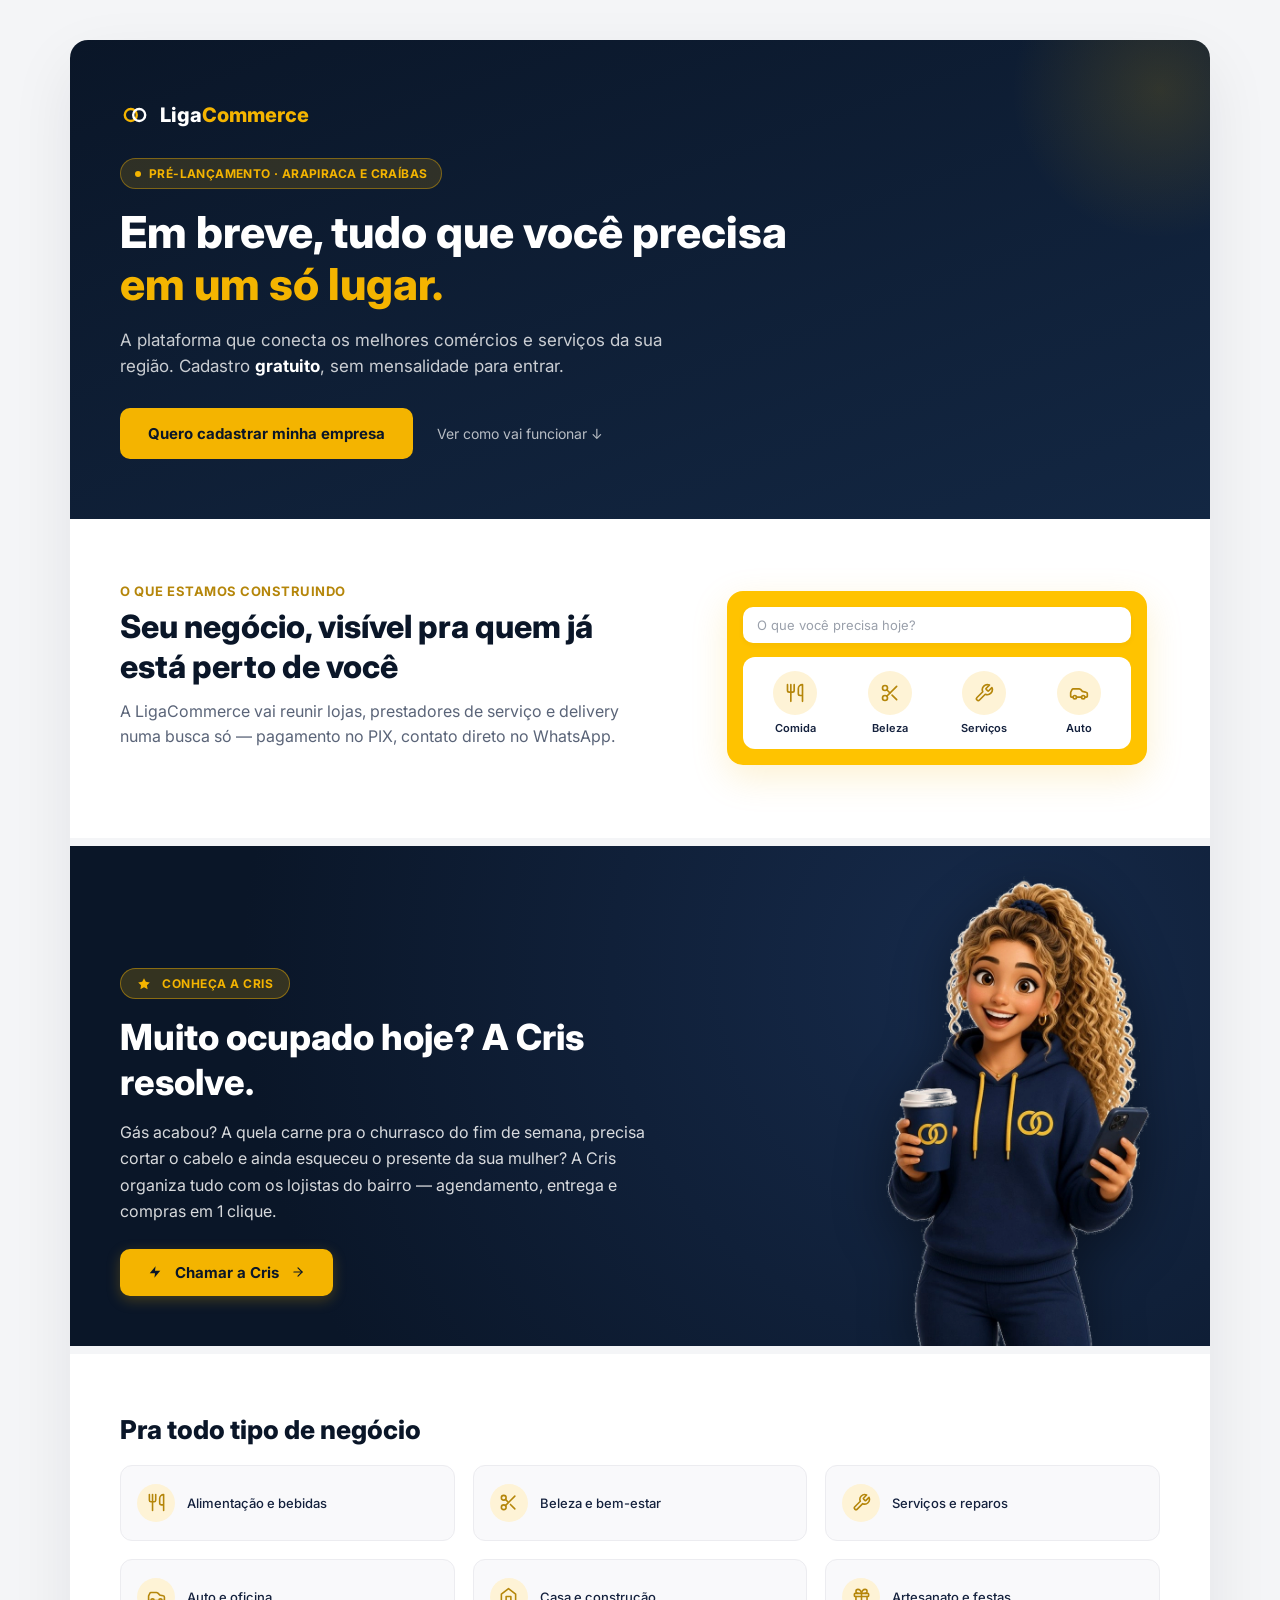
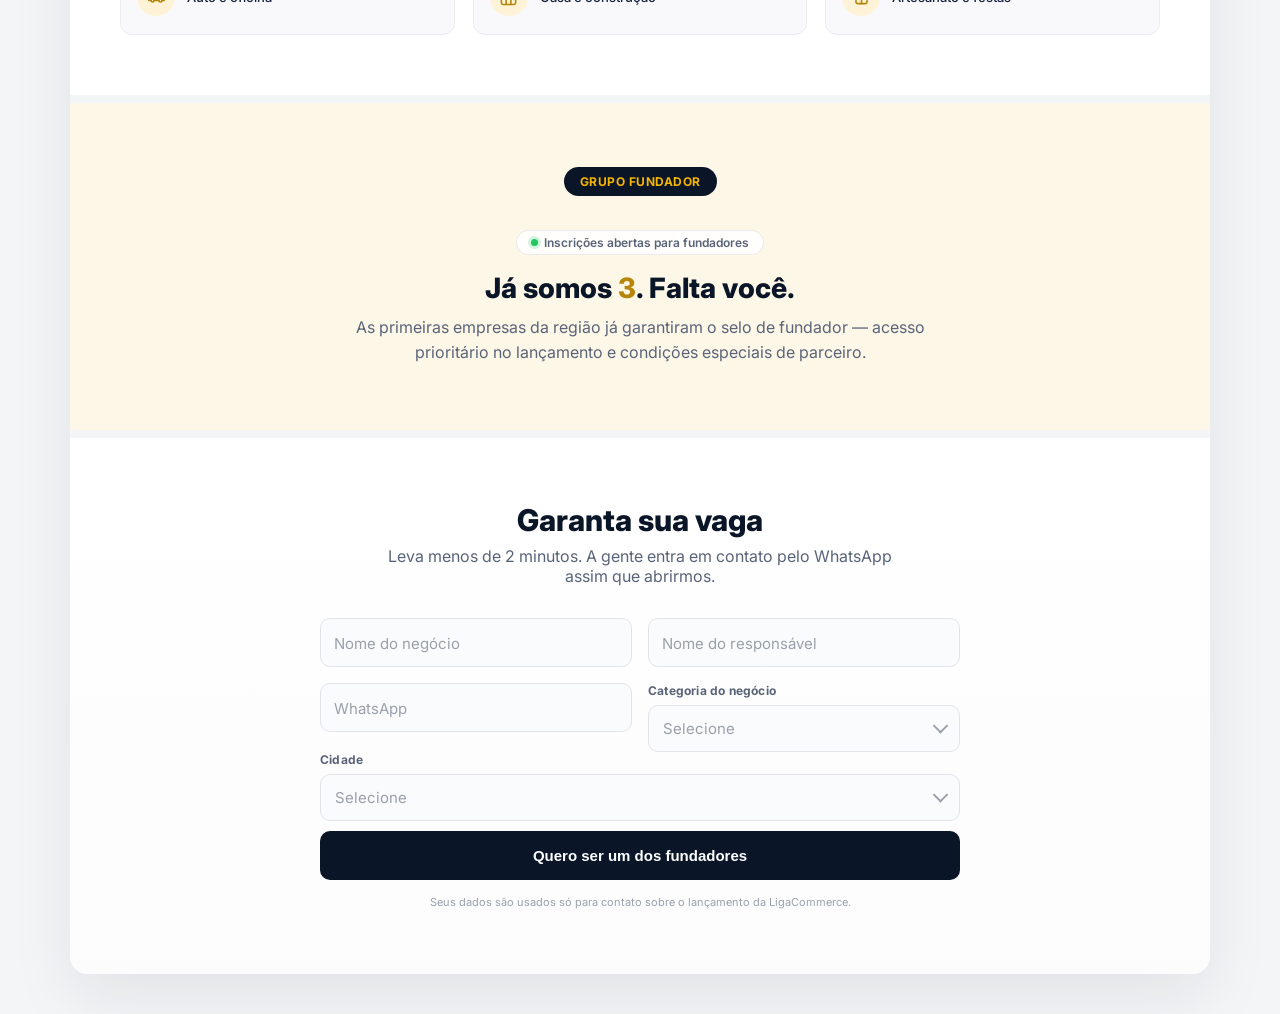
==== ligaCommerce.html @ ff7303ed "fix: unificar cadastro #3 para Cleiton Eduardo - Pintura Automotiva e protecao de unicidade de whats" ====
<!DOCTYPE html>
<html lang="pt-BR">
<head>
<meta charset="UTF-8">
<meta name="viewport" content="width=device-width, initial-scale=1.0">
<title>LigaCommerce — Pré-lançamento</title>
  <link rel="stylesheet" href="ligaCommerce.css">
</head>
<body>

<div class="wrap">

  <div class="hero">
    <div class="logo-row">
      <svg class="logo-icon" viewBox="0 0 100 100" fill="none">
        <circle cx="36" cy="50" r="20" stroke="#f4b400" stroke-width="8"/>
        <circle cx="64" cy="50" r="20" stroke="#ffffff" stroke-width="8"/>
      </svg>
      <div class="logo-text">Liga<span>Commerce</span></div>
    </div>

    <div class="badge"><span class="dot"></span>PRÉ-LANÇAMENTO · ARAPIRACA E CRAÍBAS</div>

    <h1>Em breve, tudo que você precisa <span class="hl">em um só lugar.</span></h1>

    <p>A plataforma que conecta os melhores comércios e serviços da sua região. Cadastro <strong>gratuito</strong>, sem mensalidade para entrar.</p>

    <div class="hero-cta-row">
      <a href="#form" class="cta-btn">Quero cadastrar minha empresa</a>
      <a href="#preview" class="cta-secondary-link">Ver como vai funcionar ↓</a>
    </div>
  </div>

  <div class="preview" id="preview">
    <div class="preview-grid">
      <div class="preview-info">
        <div class="eyebrow">O que estamos construindo</div>
        <h2>Seu negócio, visível pra quem já está perto de você</h2>
        <p class="sub">A LigaCommerce vai reunir lojas, prestadores de serviço e delivery numa busca só — pagamento no PIX, contato direto no WhatsApp.</p>
      </div>

    <div class="app-mock">
      <div class="top-bar">
        <div class="search">O que você precisa hoje?</div>
      </div>
      <div class="cat-grid">
        <div class="cat-item"><div class="ic"><svg viewBox="0 0 24 24" fill="none" stroke="currentColor" stroke-width="2" stroke-linecap="round" stroke-linejoin="round"><path d="M3 2v7c0 1.1.9 2 2 2h4a2 2 0 0 0 2-2V2"/><path d="M7 2v20"/><path d="M21 15V2a5 5 0 0 0-5 5v6c0 1.1.9 2 2 2h3Zm0 0v7"/></svg></div><div class="lb">Comida</div></div>
        <div class="cat-item"><div class="ic"><svg viewBox="0 0 24 24" fill="none" stroke="currentColor" stroke-width="2" stroke-linecap="round" stroke-linejoin="round"><circle cx="6" cy="6" r="3"/><circle cx="6" cy="18" r="3"/><line x1="20" x2="8.12" y1="4" y2="15.88"/><line x1="14.47" x2="20" y1="14.48" y2="20"/><line x1="8.12" x2="12" y1="8.12" y2="12"/></svg></div><div class="lb">Beleza</div></div>
        <div class="cat-item"><div class="ic"><svg viewBox="0 0 24 24" fill="none" stroke="currentColor" stroke-width="2" stroke-linecap="round" stroke-linejoin="round"><path d="M14.7 6.3a1 1 0 0 0 0 1.4l1.6 1.6a1 1 0 0 0 1.4 0l3.77-3.77a6 6 0 0 1-7.94 7.94l-6.91 6.91a2.12 2.12 0 0 1-3-3l6.91-6.91a6 6 0 0 1 7.94-7.94l-3.76 3.76z"/></svg></div><div class="lb">Serviços</div></div>
        <div class="cat-item"><div class="ic"><svg viewBox="0 0 24 24" fill="none" stroke="currentColor" stroke-width="2" stroke-linecap="round" stroke-linejoin="round"><path d="M19 17h2c.6 0 1-.4 1-1v-3c0-.9-.7-1.7-1.5-1.9C18.7 10.6 16 10 16 10s-1.3-1.4-2.2-2.3c-.5-.4-1.1-.7-1.8-.7H5c-.6 0-1.1.4-1.4.9l-1.4 2.9A3.7 3.7 0 0 0 2 12v4c0 .6.4 1 1 1h2"/><circle cx="7" cy="17" r="2"/><path d="M9 17h6"/><circle cx="17" cy="17" r="2"/></svg></div><div class="lb">Auto</div></div>
      </div>
    </div>
  </div>
</div>

  <div class="cris-section">
    <div class="cris-container">
      <div class="cris-content">
        <div class="cris-badge"><svg class="icon-sm" viewBox="0 0 24 24" fill="currentColor" stroke="none"><polygon points="12 2 15.09 8.26 22 9.27 17 14.14 18.18 21.02 12 17.77 5.82 21.02 7 14.14 2 9.27 8.91 8.26 12 2"/></svg>CONHEÇA A CRIS</div>
        <h2>Muito ocupado hoje? A Cris resolve.</h2>
        <p>Gás acabou? A quela carne pra o churrasco do fim de semana, precisa cortar o cabelo e ainda esqueceu o presente da sua mulher? A Cris organiza tudo com os lojistas do bairro — agendamento, entrega e compras em 1 clique.</p>
        <a href="#form" class="cris-cta"><svg class="icon-sm" viewBox="0 0 24 24" fill="currentColor" stroke="none"><polygon points="13 2 3 14 12 14 11 22 21 10 12 10 13 2"/></svg>Chamar a Cris <svg class="icon-arrow" viewBox="0 0 24 24" fill="none" stroke="currentColor" stroke-width="2" stroke-linecap="round" stroke-linejoin="round"><path d="M5 12h14"/><path d="m12 5 7 7-7 7"/></svg></a>
      </div>
      <div class="cris-visual">
        <img class="cris-img" src="cris.webp" alt="Cris - Assistente de Inteligência Artificial do LigaCommerce" width="620" height="1028" loading="lazy">
      </div>
    </div>
  </div>

  <div class="categories">
    <h2>Pra todo tipo de negócio</h2>
    <div class="cat-list-grid">
      <div class="cat-card"><div class="ic"><svg viewBox="0 0 24 24" fill="none" stroke="currentColor" stroke-width="2" stroke-linecap="round" stroke-linejoin="round"><path d="M3 2v7c0 1.1.9 2 2 2h4a2 2 0 0 0 2-2V2"/><path d="M7 2v20"/><path d="M21 15V2a5 5 0 0 0-5 5v6c0 1.1.9 2 2 2h3Zm0 0v7"/></svg></div><div class="tx">Alimentação e bebidas</div></div>
      <div class="cat-card"><div class="ic"><svg viewBox="0 0 24 24" fill="none" stroke="currentColor" stroke-width="2" stroke-linecap="round" stroke-linejoin="round"><circle cx="6" cy="6" r="3"/><circle cx="6" cy="18" r="3"/><line x1="20" x2="8.12" y1="4" y2="15.88"/><line x1="14.47" x2="20" y1="14.48" y2="20"/><line x1="8.12" x2="12" y1="8.12" y2="12"/></svg></div><div class="tx">Beleza e bem-estar</div></div>
      <div class="cat-card"><div class="ic"><svg viewBox="0 0 24 24" fill="none" stroke="currentColor" stroke-width="2" stroke-linecap="round" stroke-linejoin="round"><path d="M14.7 6.3a1 1 0 0 0 0 1.4l1.6 1.6a1 1 0 0 0 1.4 0l3.77-3.77a6 6 0 0 1-7.94 7.94l-6.91 6.91a2.12 2.12 0 0 1-3-3l6.91-6.91a6 6 0 0 1 7.94-7.94l-3.76 3.76z"/></svg></div><div class="tx">Serviços e reparos</div></div>
      <div class="cat-card"><div class="ic"><svg viewBox="0 0 24 24" fill="none" stroke="currentColor" stroke-width="2" stroke-linecap="round" stroke-linejoin="round"><path d="M19 17h2c.6 0 1-.4 1-1v-3c0-.9-.7-1.7-1.5-1.9C18.7 10.6 16 10 16 10s-1.3-1.4-2.2-2.3c-.5-.4-1.1-.7-1.8-.7H5c-.6 0-1.1.4-1.4.9l-1.4 2.9A3.7 3.7 0 0 0 2 12v4c0 .6.4 1 1 1h2"/><circle cx="7" cy="17" r="2"/><path d="M9 17h6"/><circle cx="17" cy="17" r="2"/></svg></div><div class="tx">Auto e oficina</div></div>
      <div class="cat-card"><div class="ic"><svg viewBox="0 0 24 24" fill="none" stroke="currentColor" stroke-width="2" stroke-linecap="round" stroke-linejoin="round"><path d="m3 9 9-7 9 7v11a2 2 0 0 1-2 2H5a2 2 0 0 1-2-2z"/><polyline points="9 22 9 12 15 12 15 22"/></svg></div><div class="tx">Casa e construção</div></div>
      <div class="cat-card"><div class="ic"><svg viewBox="0 0 24 24" fill="none" stroke="currentColor" stroke-width="2" stroke-linecap="round" stroke-linejoin="round"><rect x="3" y="8" width="18" height="4" rx="1"/><path d="M12 8v13"/><path d="M19 12v7a2 2 0 0 1-2 2H7a2 2 0 0 1-2-2v-7"/><path d="M7.5 8a2.5 2.5 0 0 1 0-5C11 3 12 8 12 8"/><path d="M16.5 8a2.5 2.5 0 0 0 0-5C13 3 12 8 12 8"/></svg></div><div class="tx">Artesanato e festas</div></div>
    </div>
  </div>

  <div class="founders">
    <div class="badge2">GRUPO FUNDADOR</div>

    <div class="founder-avatars-wrap" id="founder-avatars-wrap">
      <div class="founder-avatars-stack" id="founder-avatars-stack">
        <!-- Avatares dinâmicos gerados via JS -->
      </div>
      <div class="founder-avatars-caption" id="founder-avatars-caption">
        <span class="live-dot"></span> Inscrições abertas para fundadores
      </div>
    </div>

    <h2 id="founder-title">Já somos <span class="count" id="founder-count">3</span>. Falta você.</h2>
    <p id="founder-desc">As primeiras empresas da região já garantiram o selo de fundador — acesso prioritário no lançamento e condições especiais de parceiro.</p>
  </div>

  <div id="form-wrap">
    <div class="form-section" id="form">
      <h2>Garanta sua vaga</h2>
      <p class="sub">Leva menos de 2 minutos. A gente entra em contato pelo WhatsApp assim que abrirmos.</p>

      <div class="form-alert" id="form-alert">Não conseguimos enviar agora. Tenta de novo em instantes.</div>

      <form id="preform" novalidate>
        <div class="form-fields-grid">
          <div class="field" id="f-nome">
            <input type="text" id="nome" placeholder=" ">
            <label for="nome">Nome do negócio</label>
            <div class="error-msg">Digite o nome do seu negócio.</div>
          </div>

          <div class="field" id="f-resp">
            <input type="text" id="resp" placeholder=" ">
            <label for="resp">Nome do responsável</label>
            <div class="error-msg">Digite seu nome.</div>
          </div>

          <div class="field" id="f-whats">
            <input type="tel" id="whats" placeholder=" " inputmode="numeric" maxlength="16">
            <label for="whats">WhatsApp</label>
            <div class="error-msg">Digite um número de WhatsApp válido.</div>
          </div>

          <div class="field-select" id="f-cat">
            <label for="cat">Categoria do negócio</label>
            <div class="select-wrap">
              <select id="cat" required>
                <option value="" disabled selected>Selecione</option>
                <option>Alimentação e bebidas</option>
                <option>Beleza e bem-estar</option>
                <option>Serviços e reparos</option>
                <option>Auto e oficina</option>
                <option>Casa e construção</option>
                <option>Artesanato e festas</option>
                <option>Outro</option>
              </select>
            </div>
            <div class="error-msg">Selecione uma categoria.</div>
          </div>

          <div class="field-select" id="f-cidade">
            <label for="cidade">Cidade</label>
            <div class="select-wrap">
              <select id="cidade" required>
                <option value="" disabled selected>Selecione</option>
                <option>Arapiraca</option>
                <option>Craíbas</option>
              </select>
            </div>
            <div class="error-msg">Selecione sua cidade.</div>
          </div>
        </div>

        <button type="submit" class="submit-btn" id="submit-btn">
          <span class="spinner"></span>
          <span class="btn-label">Quero ser um dos fundadores</span>
        </button>
      </form>

      <p class="privacy-note">Seus dados são usados só para contato sobre o lançamento da LigaCommerce.</p>
    </div>
  </div>

  <div class="confirm" id="confirm">
    <div class="confirm-card">
      <div class="confirm-badge">🎉 CADASTRO CONFIRMADO</div>
      <h2>Parabéns, <span id="confirm-resp-name"></span>!</h2>
      <p class="confirm-sub">Sua vaga no <strong>Grupo Fundador</strong> da LigaCommerce está garantida com sucesso.</p>

      <div class="founder-card-vip">
        <div class="vip-top">
          <div class="vip-seal">
            <svg viewBox="0 0 24 24" fill="none" stroke="currentColor" stroke-width="2"><circle cx="12" cy="8" r="6"/><path d="M15.477 12.89 17 22l-5-3-5 3 1.523-9.11"/></svg>
            <span>MEMBRO FUNDADOR</span>
          </div>
          <div class="vip-num" id="confirm-num">#01</div>
        </div>
        <div class="vip-body">
          <div class="vip-business" id="confirm-business-name">Nome do Negócio</div>
          <div class="vip-meta">
            <span id="confirm-cat">Categoria</span> · <span id="confirm-city">Cidade</span>
          </div>
        </div>
        <div class="vip-footer">
          <div class="vip-tag">⭐ Selo de Fundador Ativo</div>
          <div class="vip-tag">🚀 Acesso Prioritário</div>
        </div>
      </div>

      <div class="confirm-info">
        <div class="info-step">
          <div class="step-ic">
            <svg viewBox="0 0 24 24" fill="none" stroke="currentColor" stroke-width="2" stroke-linecap="round" stroke-linejoin="round"><path d="M22 16.92v3a2 2 0 0 1-2.18 2 19.79 19.79 0 0 1-8.63-3.07 19.5 19.5 0 0 1-6-6 19.79 19.79 0 0 1-3.07-8.67A2 2 0 0 1 4.11 2h3a2 2 0 0 1 2 1.72 12.84 12.84 0 0 0 .7 2.81 2 2 0 0 1-.45 2.11L8.09 9.91a16 16 0 0 0 6 6l1.27-1.27a2 2 0 0 1 2.11-.45 12.84 12.84 0 0 0 2.81.7A2 2 0 0 1 22 16.92z"/></svg>
          </div>
          <div class="step-tx">
            <strong>O que acontece agora?</strong>
            <p>Nossa equipe entrará em contato pelo seu WhatsApp (<span id="confirm-whats"></span>) para liberar o seu acesso antecipado antes do lançamento oficial.</p>
          </div>
        </div>
      </div>

      <div class="confirm-actions">
        <a id="btn-share-whats" href="#" target="_blank" class="btn-share-whats">
          <svg viewBox="0 0 24 24" fill="currentColor"><path d="M12.031 6.172c-3.181 0-5.767 2.586-5.768 5.766-.001 1.298.38 2.27 1.019 3.287l-.582 2.128 2.182-.573c.978.58 1.911.928 3.145.929 3.178 0 5.767-2.587 5.768-5.766.001-3.187-2.575-5.77-5.764-5.771zm3.392 8.244c-.144.405-.837.774-1.17.824-.299.045-.677.063-1.092-.069-.252-.08-.575-.187-.988-.365-1.739-.751-2.874-2.502-2.961-2.617-.087-.116-.708-.94-.708-1.793s.448-1.273.607-1.446c.159-.173.346-.217.462-.217l.332.006c.106.005.249-.04.39.298.144.347.491 1.2.534 1.287.043.087.072.188.014.304-.058.116-.087.188-.173.289l-.26.304c-.087.086-.177.18-.076.354.101.174.449.741.964 1.201.662.591 1.221.774 1.394.86.173.086.275.072.376-.044.101-.116.433-.506.549-.68.116-.173.231-.145.39-.086s1.011.477 1.184.564.289.13.332.202c.045.072.045.419-.099.824z"/></svg>
          Convidar outro lojista parceiro
        </a>
      </div>
    </div>
  </div>

</div>
<!-- SCRIPT DE CONEXÃO E ENVIO NATIVO -->
<script src="ligaCommerce.js?v=2.5"></script>
</body>
</html>
---- ligaCommerce.css ----
@import url('https://fonts.googleapis.com/css2?family=Inter:wght@400;500;600;700;800&display=swap');

* {
  box-sizing: border-box;
  margin: 0;
  padding: 0;
}

body {
  font-family: 'Inter', sans-serif;
  background: #f4f5f7;
  color: #14213d;
}

html {
  scroll-behavior: smooth;
}

.wrap {
  width: 100%;
  max-width: 480px;
  margin: 0 auto;
  background: #fff;
  min-height: 100vh;
  transition: max-width 0.25s ease, margin 0.25s ease;
}

@media (min-width: 768px) {
  .wrap {
    max-width: 740px;
    margin: 28px auto;
    border-radius: 18px;
    box-shadow: 0 24px 64px rgba(10, 22, 40, 0.08);
    overflow: hidden;
  }
}

@media (min-width: 1024px) {
  .wrap {
    max-width: 1140px;
    margin: 40px auto;
  }
}

/* ---------- HERO ---------- */
.hero {
  background: linear-gradient(160deg, #0a1628 0%, #132743 100%);
  color: #fff;
  padding: clamp(32px, 5vw, 60px) clamp(20px, 5vw, 50px);
  position: relative;
  overflow: hidden;
}

.hero::before {
  content: '';
  position: absolute;
  top: -100px;
  right: -100px;
  width: 300px;
  height: 300px;
  background: radial-gradient(circle, rgba(244, 180, 0, 0.15) 0%, transparent 70%);
  border-radius: 50%;
}

.logo-row {
  display: flex;
  align-items: center;
  gap: 10px;
  margin-bottom: 28px;
  position: relative;
  z-index: 1;
}

.logo-icon {
  width: 30px;
  height: 30px;
  flex-shrink: 0;
}

.logo-text {
  font-size: 20px;
  font-weight: 800;
}

.logo-text span {
  color: #f4b400;
}

.badge {
  display: inline-flex;
  align-items: center;
  gap: 8px;
  background: rgba(244, 180, 0, 0.15);
  border: 1px solid rgba(244, 180, 0, 0.4);
  color: #f4b400;
  font-size: 12px;
  font-weight: 700;
  letter-spacing: 0.4px;
  padding: 7px 14px;
  border-radius: 100px;
  margin-bottom: 18px;
  position: relative;
  z-index: 1;
}

.badge .dot {
  width: 6px;
  height: 6px;
  background: #f4b400;
  border-radius: 50%;
}

.hero h1 {
  font-size: clamp(28px, 4vw, 44px);
  font-weight: 800;
  line-height: 1.18;
  margin-bottom: 16px;
  position: relative;
  z-index: 1;
  max-width: 680px;
}

.hero h1 .hl {
  color: #f4b400;
}

.hero p {
  font-size: clamp(15px, 1.8vw, 17px);
  color: rgba(255, 255, 255, 0.78);
  line-height: 1.55;
  margin-bottom: 28px;
  position: relative;
  z-index: 1;
  max-width: 580px;
}

.hero p strong {
  color: #fff;
}

.hero-cta-row {
  display: flex;
  flex-direction: column;
  gap: 12px;
  position: relative;
  z-index: 1;
}

.cta-btn {
  display: inline-flex;
  align-items: center;
  justify-content: center;
  width: 100%;
  background: #f4b400;
  color: #0a1628;
  font-weight: 700;
  font-size: 15px;
  padding: 16px 28px;
  border-radius: 10px;
  text-align: center;
  text-decoration: none;
  border: none;
  cursor: pointer;
  position: relative;
  z-index: 1;
  transition: background 0.15s ease, transform 0.15s ease, box-shadow 0.15s ease;
}

.cta-btn:hover {
  background: #ffc21a;
  transform: translateY(-1px);
  box-shadow: 0 8px 24px rgba(244, 180, 0, 0.25);
}

.cta-secondary-link {
  display: inline-flex;
  align-items: center;
  justify-content: center;
  text-align: center;
  font-size: 14px;
  color: rgba(255, 255, 255, 0.7);
  text-decoration: none;
  position: relative;
  z-index: 1;
  padding: 8px;
  transition: color 0.15s ease;
}

.cta-secondary-link:hover {
  color: #fff;
}

@media (min-width: 768px) {
  .hero-cta-row {
    flex-direction: row;
    align-items: center;
    gap: 16px;
  }

  .cta-btn {
    width: auto;
  }
}

/* ---------- APP PREVIEW ---------- */
/* ---------- APP PREVIEW ---------- */
.preview {
  padding: clamp(32px, 5vw, 64px) clamp(20px, 5vw, 50px);
  border-bottom: 8px solid #f4f5f7;
}

.preview .eyebrow {
  font-size: 13px;
  font-weight: 700;
  color: #b5860a;
  letter-spacing: 0.5px;
  text-transform: uppercase;
  margin-bottom: 8px;
}

.preview h2 {
  font-size: clamp(22px, 3vw, 32px);
  font-weight: 800;
  margin-bottom: 12px;
  line-height: 1.25;
  color: #0a1628;
}

.preview .sub {
  font-size: clamp(14px, 1.6vw, 16px);
  color: #5a6478;
  line-height: 1.6;
  margin-bottom: 24px;
}

.preview-grid {
  display: flex;
  flex-direction: column;
  gap: 24px;
}

.app-mock {
  background: #ffc300;
  border-radius: 16px;
  padding: 16px;
  box-shadow: 0 12px 36px rgba(244, 180, 0, 0.18);
  width: 100%;
}

.app-mock .top-bar {
  display: flex;
  align-items: center;
  gap: 8px;
  margin-bottom: 14px;
}

.app-mock .search {
  flex: 1;
  background: #fff;
  border-radius: 10px;
  padding: 10px 14px;
  font-size: 13px;
  color: #9aa0ab;
  box-shadow: 0 2px 6px rgba(0, 0, 0, 0.04);
}

.cat-grid {
  display: grid;
  grid-template-columns: repeat(4, 1fr);
  gap: 10px;
  background: #fff;
  border-radius: 12px;
  padding: 14px 10px;
}

.cat-item {
  text-align: center;
  transition: transform 0.15s ease;
}

.cat-item:hover {
  transform: translateY(-2px);
}

.cat-item .ic {
  width: 44px;
  height: 44px;
  border-radius: 50%;
  background: #fef3d6;
  display: flex;
  align-items: center;
  justify-content: center;
  color: #b5860a;
  margin: 0 auto 6px;
}

.cat-item .ic svg {
  width: 20px;
  height: 20px;
}

.cat-item .lb {
  font-size: 11px;
  color: #14213d;
  font-weight: 600;
}

@media (min-width: 860px) {
  .preview-grid {
    display: grid;
    grid-template-columns: 1.1fr 0.9fr;
    align-items: center;
    gap: 48px;
  }

  .preview-info {
    padding-right: 16px;
  }

  .app-mock {
    max-width: 420px;
    margin: 0 auto;
  }
}

/* ---------- CRIS SECTION ---------- */
.cris-section {
  position: relative;
  overflow: hidden;
  border-bottom: 8px solid #f4f5f7;
  color: #fff;
  background: radial-gradient(circle at 80% 25%, #162a4a 0%, #0a1628 75%);
}

.cris-container {
  display: flex;
  flex-direction: column-reverse;
  align-items: center;
  padding: 40px clamp(20px, 5vw, 40px) 0;
  gap: 20px;
}

.cris-visual {
  display: flex;
  justify-content: center;
  align-items: flex-end;
  width: 100%;
}

.cris-img {
  display: block;
  max-width: 100%;
  width: auto;
  height: auto;
  max-height: clamp(300px, 68vw, 420px);
  object-fit: contain;
  filter: drop-shadow(0 14px 28px rgba(0, 0, 0, 0.45));
  transition: transform 0.3s ease;
}

.cris-img:hover {
  transform: translateY(-4px) scale(1.01);
}

.cris-content {
  position: relative;
  z-index: 1;
  padding: 10px 0 30px;
  text-align: center;
}

.cris-badge {
  display: inline-flex;
  align-items: center;
  gap: 6px;
  background: rgba(244, 180, 0, 0.18);
  border: 1px solid rgba(244, 180, 0, 0.45);
  color: #f4b400;
  font-size: 12px;
  font-weight: 700;
  letter-spacing: 0.5px;
  padding: 7px 16px;
  border-radius: 100px;
  margin-bottom: 16px;
}

.cris-section h2 {
  font-size: clamp(22px, 3.2vw, 36px);
  font-weight: 800;
  margin-bottom: 14px;
  line-height: 1.25;
  color: #ffffff;
}

.cris-section p {
  font-size: clamp(14px, 1.6vw, 16px);
  color: rgba(255, 255, 255, 0.84);
  line-height: 1.65;
  margin-bottom: 24px;
  max-width: 540px;
  margin-left: auto;
  margin-right: auto;
}

.cris-cta {
  display: inline-flex;
  align-items: center;
  gap: 8px;
  background: #f4b400;
  color: #0a1628;
  font-weight: 700;
  font-size: 15px;
  padding: 14px 28px;
  border-radius: 10px;
  text-decoration: none;
  box-shadow: 0 4px 14px rgba(244, 180, 0, 0.25);
  transition: background 0.15s ease, transform 0.15s ease, box-shadow 0.15s ease;
}

.cris-cta:hover {
  background: #ffc21a;
  transform: translateY(-2px);
  box-shadow: 0 8px 24px rgba(244, 180, 0, 0.35);
}

@media (min-width: 860px) {
  .cris-container {
    display: grid;
    grid-template-columns: minmax(0, 1.15fr) minmax(0, 0.85fr);
    align-items: flex-end;
    gap: 40px;
    padding: 30px clamp(30px, 4vw, 50px) 0;
  }

  .cris-content {
    text-align: left;
    padding: 40px 0 50px;
    max-width: 580px;
  }

  .cris-section p {
    margin-left: 0;
    margin-right: 0;
  }

  .cris-visual {
    justify-content: flex-end;
  }

  .cris-img {
    max-height: 470px;
  }
}

/* ---------- CATEGORIES SECTION ---------- */
.categories {
  padding: clamp(32px, 5vw, 60px) clamp(20px, 5vw, 50px);
  border-bottom: 8px solid #f4f5f7;
}

.categories h2 {
  font-size: clamp(20px, 2.5vw, 26px);
  font-weight: 800;
  margin-bottom: 20px;
  color: #0a1628;
}

.cat-list-grid {
  display: grid;
  grid-template-columns: repeat(2, 1fr);
  gap: 12px;
}

.cat-card {
  display: flex;
  align-items: center;
  gap: 12px;
  background: #f9f9fb;
  border: 1.5px solid #ececf0;
  border-radius: 12px;
  padding: 14px;
  transition: transform 0.15s ease, border-color 0.15s ease, box-shadow 0.15s ease;
}

.cat-card:hover {
  transform: translateY(-2px);
  border-color: #f4b400;
  box-shadow: 0 8px 20px rgba(10, 22, 40, 0.05);
}

.cat-card .ic {
  width: 38px;
  height: 38px;
  border-radius: 50%;
  background: #fef3d6;
  display: flex;
  align-items: center;
  justify-content: center;
  color: #b5860a;
  flex-shrink: 0;
}

.cat-card .ic svg {
  width: 19px;
  height: 19px;
}

@media (min-width: 600px) {
  .cat-list-grid {
    grid-template-columns: repeat(3, 1fr);
    gap: 14px;
  }
}

@media (min-width: 1024px) {
  .cat-list-grid {
    grid-template-columns: repeat(3, 1fr);
    gap: 18px;
  }
  
  .cat-card {
    padding: 18px 16px;
  }
}

.icon-sm {
  width: 14px;
  height: 14px;
  vertical-align: -2px;
  margin-right: 5px;
}

.icon-arrow {
  width: 14px;
  height: 14px;
  vertical-align: -2px;
  margin-left: 4px;
}

.cat-card .tx {
  font-size: 13px;
  font-weight: 500;
}

/* ---------- FOUNDERS & AVATAR STACK ---------- */
.founders {
  padding: clamp(36px, 5vw, 64px) clamp(20px, 5vw, 50px);
  background: #fdf7e8;
  border-bottom: 8px solid #f4f5f7;
  text-align: center;
}

.founders .badge2 {
  display: inline-flex;
  align-items: center;
  gap: 6px;
  background: #0a1628;
  color: #f4b400;
  font-size: 12px;
  font-weight: 700;
  letter-spacing: 0.5px;
  padding: 7px 16px;
  border-radius: 100px;
  margin-bottom: 16px;
}

.founder-avatars-wrap {
  display: flex;
  flex-direction: column;
  align-items: center;
  gap: 10px;
  margin-bottom: 16px;
}

.founder-avatars-stack {
  display: flex;
  align-items: center;
  justify-content: center;
  padding: 4px 8px;
}

.avatar-circle {
  width: 44px;
  height: 44px;
  border-radius: 50%;
  border: 3px solid #fdf7e8;
  display: inline-flex;
  align-items: center;
  justify-content: center;
  font-weight: 800;
  font-size: 13px;
  letter-spacing: 0.5px;
  color: #ffffff;
  margin-left: -12px;
  box-shadow: 0 4px 12px rgba(10, 22, 40, 0.14);
  position: relative;
  transition: transform 0.2s ease, z-index 0.2s ease, box-shadow 0.2s ease;
  cursor: pointer;
  user-select: none;
}

.avatar-circle:first-child {
  margin-left: 0;
}

.avatar-circle:hover {
  transform: translateY(-4px) scale(1.15);
  z-index: 10;
  box-shadow: 0 8px 20px rgba(10, 22, 40, 0.24);
}

.avatar-circle.add-slot {
  background: #ffffff;
  border: 2px dashed #f4b400;
  color: #b5860a;
  font-size: 11px;
  font-weight: 800;
  animation: pulseSlot 2.5s infinite ease-in-out;
}

@keyframes pulseSlot {
  0%, 100% {
    transform: scale(1);
  }
  50% {
    transform: scale(1.06);
    border-color: #ffc21a;
  }
}

.founder-avatars-caption {
  font-size: 12px;
  color: #5a6478;
  font-weight: 600;
  display: inline-flex;
  align-items: center;
  gap: 6px;
  background: rgba(255, 255, 255, 0.85);
  padding: 4px 14px;
  border-radius: 100px;
  border: 1px solid rgba(10, 22, 40, 0.08);
}

.live-dot {
  width: 7px;
  height: 7px;
  background: #22c55e;
  border-radius: 50%;
  box-shadow: 0 0 0 3px rgba(34, 197, 94, 0.2);
  display: inline-block;
  animation: pulseGreen 2s infinite;
}

@keyframes pulseGreen {
  0%, 100% {
    box-shadow: 0 0 0 3px rgba(34, 197, 94, 0.2);
  }
  50% {
    box-shadow: 0 0 0 6px rgba(34, 197, 94, 0.4);
  }
}

.founders h2 {
  font-size: clamp(20px, 2.5vw, 28px);
  font-weight: 800;
  margin-bottom: 10px;
  color: #0a1628;
}

.founders p {
  font-size: clamp(14px, 1.6vw, 16px);
  color: #5a6478;
  line-height: 1.6;
  max-width: 580px;
  margin: 0 auto;
}

.founders .count {
  color: #b5860a;
  font-weight: 800;
}

/* ---------- FORM ---------- */
.form-section {
  padding: clamp(36px, 5vw, 64px) clamp(20px, 5vw, 50px);
  background: linear-gradient(180deg, #fff 0%, #fcfcfd 100%);
}

.form-section h2 {
  font-size: clamp(22px, 3vw, 30px);
  font-weight: 800;
  margin-bottom: 8px;
  color: #0a1628;
  text-align: center;
}

.form-section .sub {
  font-size: clamp(14px, 1.6vw, 16px);
  color: #5a6478;
  margin-bottom: 32px;
  text-align: center;
  max-width: 540px;
  margin-left: auto;
  margin-right: auto;
}

#preform {
  max-width: 640px;
  margin: 0 auto;
}

.form-fields-grid {
  display: flex;
  flex-direction: column;
  gap: 0;
}

@media (min-width: 768px) {
  .form-fields-grid {
    display: grid;
    grid-template-columns: repeat(2, 1fr);
    column-gap: 16px;
  }

  #f-cidade {
    grid-column: span 2;
  }
}

/* text/tel fields with floating label */
.field {
  position: relative;
  margin-bottom: 16px;
}

.field input {
  width: 100%;
  padding: 19px 14px 9px;
  border: 1.5px solid #e2e4ea;
  border-radius: 10px;
  font-size: 15px;
  font-family: inherit;
  color: #14213d;
  background: #fafbfc;
  transition: border-color 0.15s, background 0.15s, box-shadow 0.15s;
}

.field input::placeholder {
  color: transparent;
}

.field label {
  position: absolute;
  left: 14px;
  top: 16px;
  font-size: 15px;
  color: #9aa0ab;
  pointer-events: none;
  transition: top 0.15s ease, font-size 0.15s ease, color 0.15s ease;
  background: transparent;
}

.field input:focus,
.field input:not(:placeholder-shown) {
  background: #fff;
}

.field input:focus + label,
.field input:not(:placeholder-shown) + label {
  top: 7px;
  font-size: 11px;
  font-weight: 700;
  letter-spacing: 0.2px;
  color: #b5860a;
}

.field input:focus {
  outline: none;
  border-color: #f4b400;
  box-shadow: 0 0 0 3px rgba(244, 180, 0, 0.14);
}

/* select fields: static compact label above, custom chevron */
.field-select label {
  position: static;
  display: block;
  font-size: 12px;
  font-weight: 700;
  color: #5a6478;
  margin-bottom: 7px;
  letter-spacing: 0.2px;
}

.field-select .select-wrap {
  position: relative;
}

.field-select select {
  width: 100%;
  appearance: none;
  -webkit-appearance: none;
  padding: 13px 38px 13px 14px;
  border: 1.5px solid #e2e4ea;
  border-radius: 10px;
  font-size: 15px;
  font-family: inherit;
  color: #14213d;
  background: #fafbfc;
  cursor: pointer;
  transition: border-color 0.15s, background 0.15s, box-shadow 0.15s;
}

.field-select select:invalid {
  color: #9aa0ab;
}

.field-select .select-wrap::after {
  content: '';
  position: absolute;
  right: 14px;
  top: 50%;
  width: 9px;
  height: 9px;
  border-right: 2px solid #9aa0ab;
  border-bottom: 2px solid #9aa0ab;
  transform: translateY(-70%) rotate(45deg);
  pointer-events: none;
  transition: border-color 0.15s;
}

.field-select select:focus {
  outline: none;
  border-color: #f4b400;
  background: #fff;
  box-shadow: 0 0 0 3px rgba(244, 180, 0, 0.14);
}

.field-select select:focus ~ .select-wrap::after,
.field-select .select-wrap:focus-within::after {
  border-color: #b5860a;
}

.error-msg {
  color: #c0392b;
  font-size: 12px;
  margin-top: 5px;
  display: none;
  align-items: center;
  gap: 4px;
}

.field.invalid input {
  border-color: #c0392b;
  background: #fdf5f4;
}

.field-select.invalid select {
  border-color: #c0392b;
  background: #fdf5f4;
}

.field.invalid .error-msg,
.field-select.invalid .error-msg {
  display: flex;
}

.form-alert {
  display: none;
  align-items: center;
  gap: 8px;
  background: #fdf5f4;
  border: 1px solid #f2c9c4;
  color: #c0392b;
  font-size: 13px;
  padding: 10px 12px;
  border-radius: 8px;
  margin-bottom: 16px;
}

.form-alert.show {
  display: flex;
}

.submit-btn {
  width: 100%;
  background: #0a1628;
  color: #fff;
  font-weight: 700;
  font-size: 15px;
  padding: 16px;
  border-radius: 10px;
  border: none;
  cursor: pointer;
  margin-top: 10px;
  display: flex;
  align-items: center;
  justify-content: center;
  gap: 9px;
  transition: transform 0.1s, opacity 0.15s;
}

.submit-btn:hover:not(:disabled) {
  background: #132743;
  box-shadow: 0 6px 20px rgba(10, 22, 40, 0.2);
}

.submit-btn:active {
  transform: scale(0.98);
}

.submit-btn:disabled {
  opacity: 0.75;
  cursor: default;
}

.spinner {
  width: 16px;
  height: 16px;
  border: 2px solid rgba(255, 255, 255, 0.35);
  border-top-color: #fff;
  border-radius: 50%;
  display: none;
  animation: spin 0.7s linear infinite;
}

.submit-btn.loading .spinner {
  display: inline-block;
}

.submit-btn.loading .btn-label {
  opacity: 0.85;
}

@keyframes spin {
  to {
    transform: rotate(360deg);
  }
}

.privacy-note {
  font-size: 11px;
  color: #9aa0ab;
  text-align: center;
  margin-top: 14px;
  line-height: 1.5;
}

/* ---------- CONFIRMATION CELEBRATION CARD ---------- */
.confirm {
  display: none;
  padding: 40px clamp(16px, 4vw, 32px);
  animation: fadeInConfirm 0.4s ease forwards;
}

@keyframes fadeInConfirm {
  from {
    opacity: 0;
    transform: translateY(16px);
  }
  to {
    opacity: 1;
    transform: translateY(0);
  }
}

.confirm-card {
  max-width: 580px;
  margin: 0 auto;
  background: #ffffff;
  border-radius: 20px;
  padding: clamp(24px, 5vw, 40px);
  box-shadow: 0 16px 40px rgba(10, 22, 40, 0.08);
  border: 1px solid #eef0f4;
  text-align: center;
}

.confirm-badge {
  display: inline-flex;
  align-items: center;
  gap: 6px;
  background: #fdf6e2;
  border: 1px solid #f4b400;
  color: #b5860a;
  font-size: 12px;
  font-weight: 800;
  letter-spacing: 0.5px;
  padding: 6px 14px;
  border-radius: 100px;
  margin-bottom: 16px;
}

.confirm-card h2 {
  font-size: clamp(22px, 3.5vw, 30px);
  font-weight: 800;
  color: #0a1628;
  margin-bottom: 8px;
  line-height: 1.25;
}

.confirm-sub {
  font-size: clamp(14px, 1.8vw, 16px);
  color: #5a6478;
  margin-bottom: 26px;
  line-height: 1.55;
}

/* VIP FOUNDER CARD */
.founder-card-vip {
  background: linear-gradient(135deg, #0a1628 0%, #162744 60%, #1f365c 100%);
  border: 2px solid #f4b400;
  border-radius: 16px;
  padding: 24px 20px;
  color: #ffffff;
  text-align: left;
  position: relative;
  overflow: hidden;
  box-shadow: 0 12px 30px rgba(10, 22, 40, 0.25);
  margin-bottom: 24px;
}

.founder-card-vip::after {
  content: '';
  position: absolute;
  top: -50%;
  right: -30%;
  width: 200px;
  height: 200px;
  background: radial-gradient(circle, rgba(244, 180, 0, 0.18) 0%, rgba(244, 180, 0, 0) 70%);
  pointer-events: none;
}

.vip-top {
  display: flex;
  justify-content: space-between;
  align-items: center;
  border-bottom: 1px solid rgba(255, 255, 255, 0.12);
  padding-bottom: 12px;
  margin-bottom: 16px;
}

.vip-seal {
  display: flex;
  align-items: center;
  gap: 8px;
  color: #f4b400;
  font-size: 11px;
  font-weight: 800;
  letter-spacing: 0.8px;
}

.vip-seal svg {
  width: 20px;
  height: 20px;
}

.vip-num {
  font-size: 20px;
  font-weight: 900;
  color: #f4b400;
  background: rgba(244, 180, 0, 0.12);
  padding: 4px 12px;
  border-radius: 8px;
  border: 1px solid rgba(244, 180, 0, 0.35);
  letter-spacing: 0.5px;
}

.vip-body {
  margin-bottom: 16px;
}

.vip-business {
  font-size: clamp(18px, 2.5vw, 22px);
  font-weight: 800;
  color: #ffffff;
  margin-bottom: 4px;
}

.vip-meta {
  font-size: 13px;
  color: rgba(255, 255, 255, 0.75);
}

.vip-footer {
  display: flex;
  flex-wrap: wrap;
  gap: 8px;
}

.vip-tag {
  background: rgba(255, 255, 255, 0.08);
  border: 1px solid rgba(255, 255, 255, 0.15);
  color: #f4f5f7;
  font-size: 11px;
  font-weight: 600;
  padding: 4px 10px;
  border-radius: 6px;
}

/* CONFIRM INFO STEP */
.confirm-info {
  background: #f8f9fb;
  border-radius: 12px;
  padding: 16px;
  margin-bottom: 24px;
  border: 1px solid #eef0f4;
  text-align: left;
}

.info-step {
  display: flex;
  align-items: flex-start;
  gap: 12px;
}

.step-ic {
  width: 36px;
  height: 36px;
  border-radius: 10px;
  background: rgba(37, 211, 102, 0.15);
  color: #25d366;
  display: flex;
  align-items: center;
  justify-content: center;
  flex-shrink: 0;
}

.step-ic svg {
  width: 20px;
  height: 20px;
}

.step-tx strong {
  display: block;
  font-size: 14px;
  color: #0a1628;
  margin-bottom: 2px;
}

.step-tx p {
  font-size: 13px;
  color: #5a6478;
  line-height: 1.45;
  margin: 0;
}

/* ACTIONS */
.confirm-actions {
  display: flex;
  flex-direction: column;
  gap: 10px;
}

.btn-share-whats {
  display: inline-flex;
  align-items: center;
  justify-content: center;
  gap: 10px;
  background: #25d366;
  color: #ffffff;
  font-weight: 700;
  font-size: 15px;
  padding: 14px 24px;
  border-radius: 12px;
  text-decoration: none;
  box-shadow: 0 6px 18px rgba(37, 211, 102, 0.28);
  transition: background 0.15s ease, transform 0.15s ease, box-shadow 0.15s ease;
}

.btn-share-whats svg {
  width: 20px;
  height: 20px;
}

.btn-share-whats:hover {
  background: #20ba5a;
  transform: translateY(-2px);
  box-shadow: 0 10px 24px rgba(37, 211, 102, 0.38);
}

/* ---------- EXTRA RESPONSIVENESS (<360px) ---------- */
@media (max-width: 359px) {
  .cat-grid {
    gap: 4px;
    padding: 10px 4px;
  }

  .cat-item .ic {
    width: 36px;
    height: 36px;
  }

  .cat-item .lb {
    font-size: 9.5px;
  }

  .badge {
    font-size: 10.5px;
    padding: 5px 10px;
  }
}
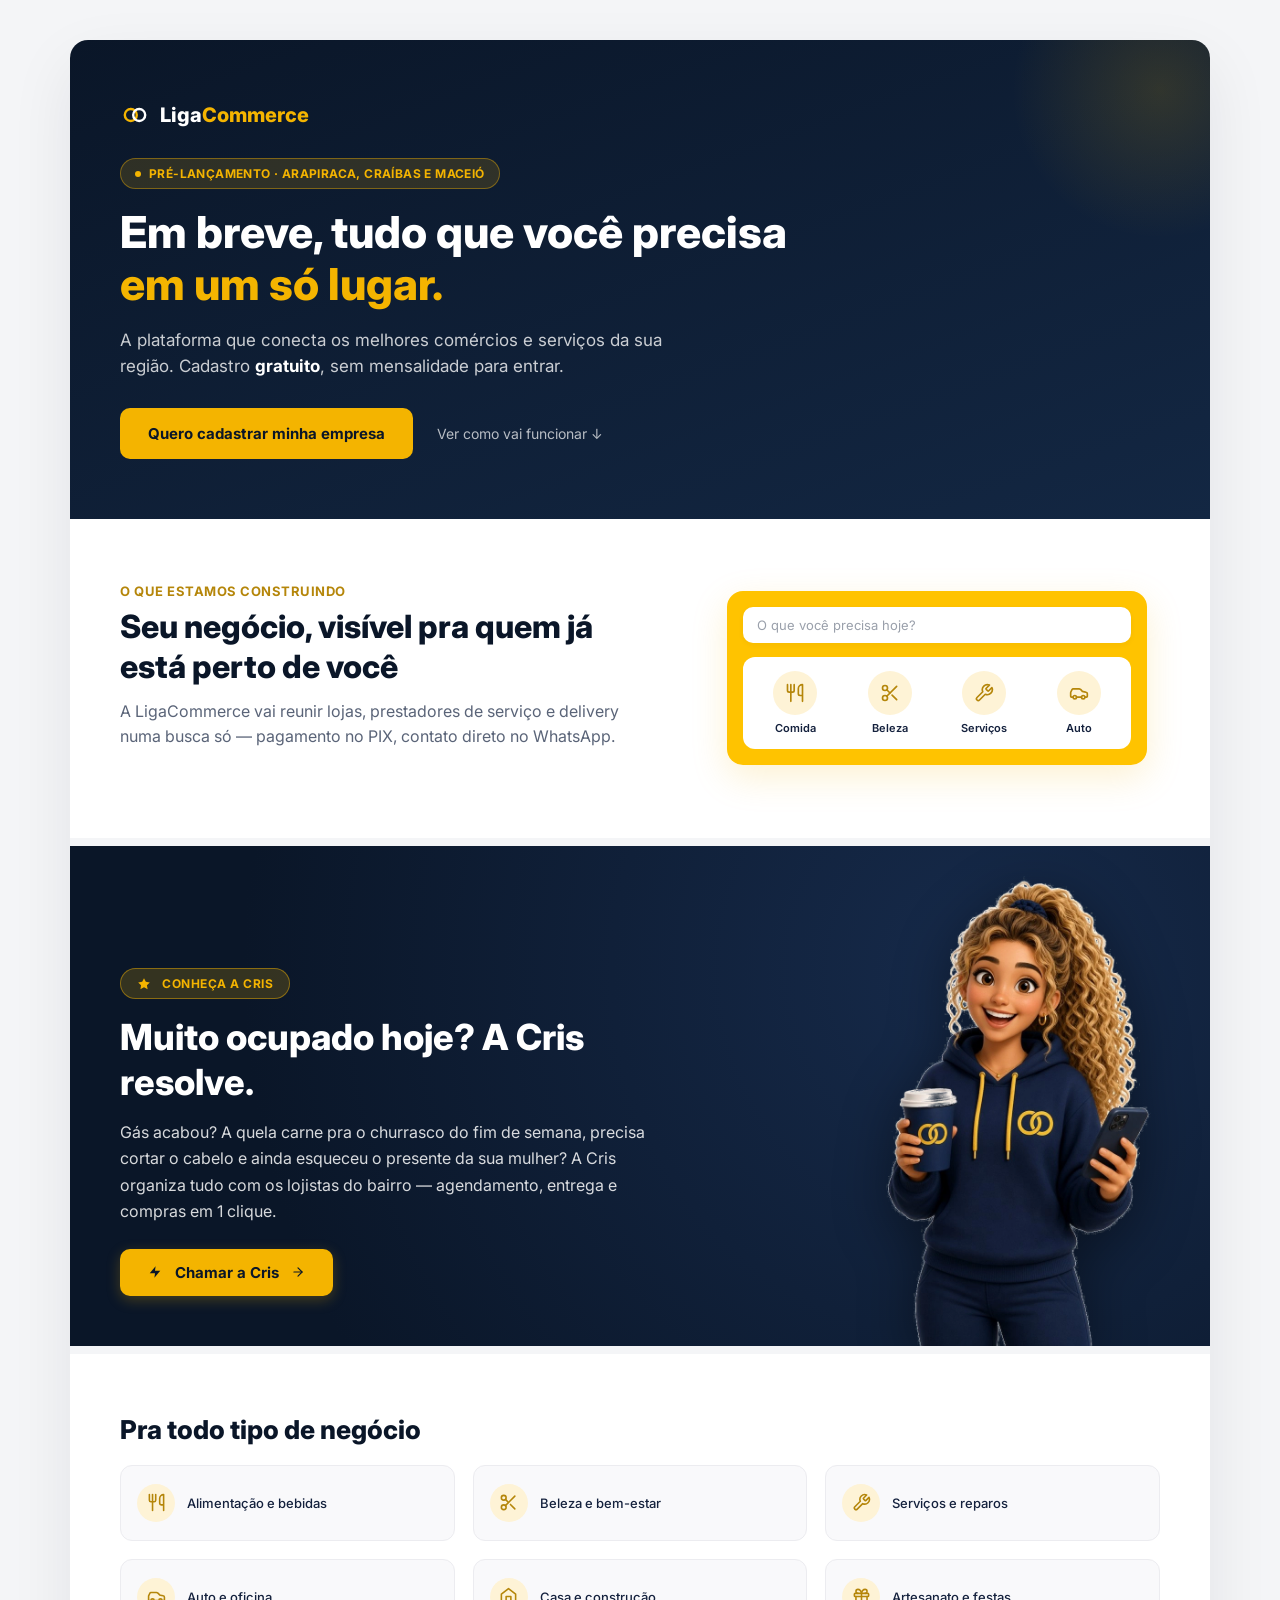
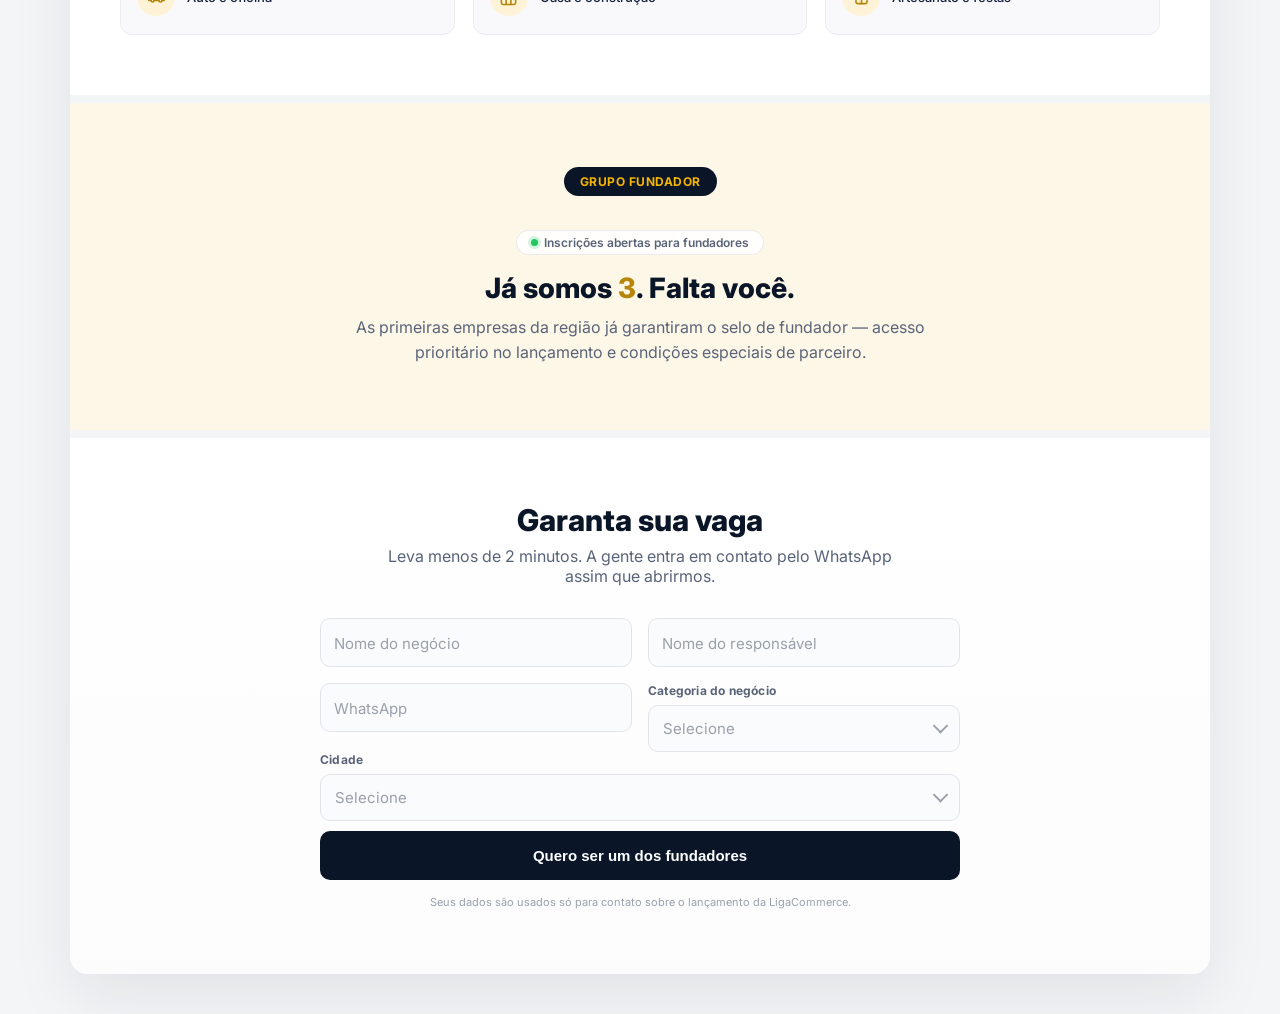
==== commit 88bf4351: "feat: adicionar Maceio nas opcoes de cidade e badge de pre-lancamento" ====
--- a/ligaCommerce.html
+++ b/ligaCommerce.html
@@ -19,7 +19,7 @@
       <div class="logo-text">Liga<span>Commerce</span></div>
     </div>
 
-    <div class="badge"><span class="dot"></span>PRÉ-LANÇAMENTO · ARAPIRACA E CRAÍBAS</div>
+    <div class="badge"><span class="dot"></span>PRÉ-LANÇAMENTO · ARAPIRACA, CRAÍBAS E MACEIÓ</div>
 
     <h1>Em breve, tudo que você precisa <span class="hl">em um só lugar.</span></h1>
 
@@ -146,6 +146,7 @@
                 <option value="" disabled selected>Selecione</option>
                 <option>Arapiraca</option>
                 <option>Craíbas</option>
+                <option>Maceió</option>
               </select>
             </div>
             <div class="error-msg">Selecione sua cidade.</div>
@@ -209,8 +210,25 @@
     </div>
   </div>
 
+  <!-- MODAL DE VISUALIZAÇÃO AMPLIADA DA EMPRESA FUNDADORA -->
+  <div class="founder-modal-backdrop" id="founder-modal-backdrop">
+    <div class="founder-modal-card" id="founder-modal-card">
+      <button class="founder-modal-close" id="founder-modal-close" aria-label="Fechar">&times;</button>
+      <div class="founder-modal-badge" id="modal-founder-badge">🏆 MEMBRO FUNDADOR #01</div>
+      <div class="founder-modal-logo-wrap" id="modal-logo-wrap">
+        <img id="modal-founder-logo" src="" alt="">
+      </div>
+      <h3 class="founder-modal-title" id="modal-founder-name">Nome da Empresa</h3>
+      <div class="founder-modal-meta">
+        <span class="meta-tag" id="modal-founder-cat">Categoria</span>
+        <span class="meta-tag" id="modal-founder-city">Cidade</span>
+      </div>
+      <p class="founder-modal-sub" id="modal-founder-sub">Empresa parceira pioneira da LigaCommerce.</p>
+    </div>
+  </div>
+
 </div>
 <!-- SCRIPT DE CONEXÃO E ENVIO NATIVO -->
-<script src="ligaCommerce.js?v=2.5"></script>
+<script src="ligaCommerce.js?v=2.6"></script>
 </body>
 </html>
--- a/ligaCommerce.css
+++ b/ligaCommerce.css
@@ -580,8 +580,8 @@
 }
 
 .avatar-circle {
-  width: 44px;
-  height: 44px;
+  width: 48px;
+  height: 48px;
   border-radius: 50%;
   border: 3px solid #fdf7e8;
   display: inline-flex;
@@ -597,6 +597,19 @@
   transition: transform 0.2s ease, z-index 0.2s ease, box-shadow 0.2s ease;
   cursor: pointer;
   user-select: none;
+  overflow: hidden;
+  background: #0a1628;
+}
+
+.avatar-circle.has-img {
+  background: #ffffff;
+}
+
+.avatar-circle img {
+  width: 100%;
+  height: 100%;
+  object-fit: cover;
+  display: block;
 }
 
 .avatar-circle:first-child {
@@ -1198,3 +1211,145 @@
     padding: 5px 10px;
   }
 }
+
+/* ---------- FOUNDER MODAL PREVIEW ---------- */
+.founder-modal-backdrop {
+  position: fixed;
+  inset: 0;
+  z-index: 9999;
+  background: rgba(10, 22, 40, 0.82);
+  backdrop-filter: blur(10px);
+  -webkit-backdrop-filter: blur(10px);
+  display: flex;
+  align-items: center;
+  justify-content: center;
+  padding: 20px;
+  opacity: 0;
+  visibility: hidden;
+  transition: opacity 0.25s ease, visibility 0.25s ease;
+}
+
+.founder-modal-backdrop.active {
+  opacity: 1;
+  visibility: visible;
+}
+
+.founder-modal-card {
+  background: linear-gradient(145deg, #0a1628 0%, #13243d 60%, #1c355e 100%);
+  border: 2px solid #f4b400;
+  border-radius: 24px;
+  padding: 36px 28px 30px;
+  max-width: 420px;
+  width: 100%;
+  text-align: center;
+  color: #ffffff;
+  position: relative;
+  box-shadow: 0 24px 60px rgba(0, 0, 0, 0.5), 0 0 30px rgba(244, 180, 0, 0.2);
+  transform: scale(0.85);
+  transition: transform 0.28s cubic-bezier(0.34, 1.56, 0.64, 1);
+}
+
+.founder-modal-backdrop.active .founder-modal-card {
+  transform: scale(1);
+}
+
+.founder-modal-close {
+  position: absolute;
+  top: 14px;
+  right: 16px;
+  width: 36px;
+  height: 36px;
+  border-radius: 50%;
+  background: rgba(255, 255, 255, 0.1);
+  border: 1px solid rgba(255, 255, 255, 0.2);
+  color: #ffffff;
+  font-size: 24px;
+  line-height: 1;
+  cursor: pointer;
+  display: flex;
+  align-items: center;
+  justify-content: center;
+  transition: background 0.15s ease, transform 0.15s ease;
+}
+
+.founder-modal-close:hover {
+  background: rgba(244, 180, 0, 0.25);
+  border-color: #f4b400;
+  transform: scale(1.1);
+}
+
+.founder-modal-badge {
+  display: inline-flex;
+  align-items: center;
+  gap: 6px;
+  background: rgba(244, 180, 0, 0.15);
+  border: 1px solid #f4b400;
+  color: #f4b400;
+  font-size: 11.5px;
+  font-weight: 800;
+  letter-spacing: 0.8px;
+  padding: 5px 14px;
+  border-radius: 100px;
+  margin-bottom: 20px;
+}
+
+.founder-modal-logo-wrap {
+  width: 140px;
+  height: 140px;
+  border-radius: 50%;
+  margin: 0 auto 20px;
+  background: #ffffff;
+  border: 4px solid #f4b400;
+  box-shadow: 0 10px 25px rgba(0, 0, 0, 0.35);
+  display: flex;
+  align-items: center;
+  justify-content: center;
+  overflow: hidden;
+  padding: 12px;
+}
+
+.founder-modal-logo-wrap img {
+  width: 100%;
+  height: 100%;
+  object-fit: contain;
+  border-radius: 50%;
+}
+
+.founder-modal-logo-wrap .modal-initials {
+  font-size: 48px;
+  font-weight: 900;
+  color: #0a1628;
+}
+
+.founder-modal-title {
+  font-size: clamp(20px, 3.5vw, 24px);
+  font-weight: 800;
+  color: #ffffff;
+  margin-bottom: 10px;
+  line-height: 1.25;
+}
+
+.founder-modal-meta {
+  display: flex;
+  flex-wrap: wrap;
+  justify-content: center;
+  gap: 8px;
+  margin-bottom: 16px;
+}
+
+.founder-modal-meta .meta-tag {
+  background: rgba(255, 255, 255, 0.1);
+  border: 1px solid rgba(255, 255, 255, 0.2);
+  color: #f4f5f7;
+  font-size: 12px;
+  font-weight: 600;
+  padding: 4px 12px;
+  border-radius: 6px;
+}
+
+.founder-modal-sub {
+  font-size: 13.5px;
+  color: rgba(255, 255, 255, 0.8);
+  line-height: 1.5;
+  margin: 0;
+}
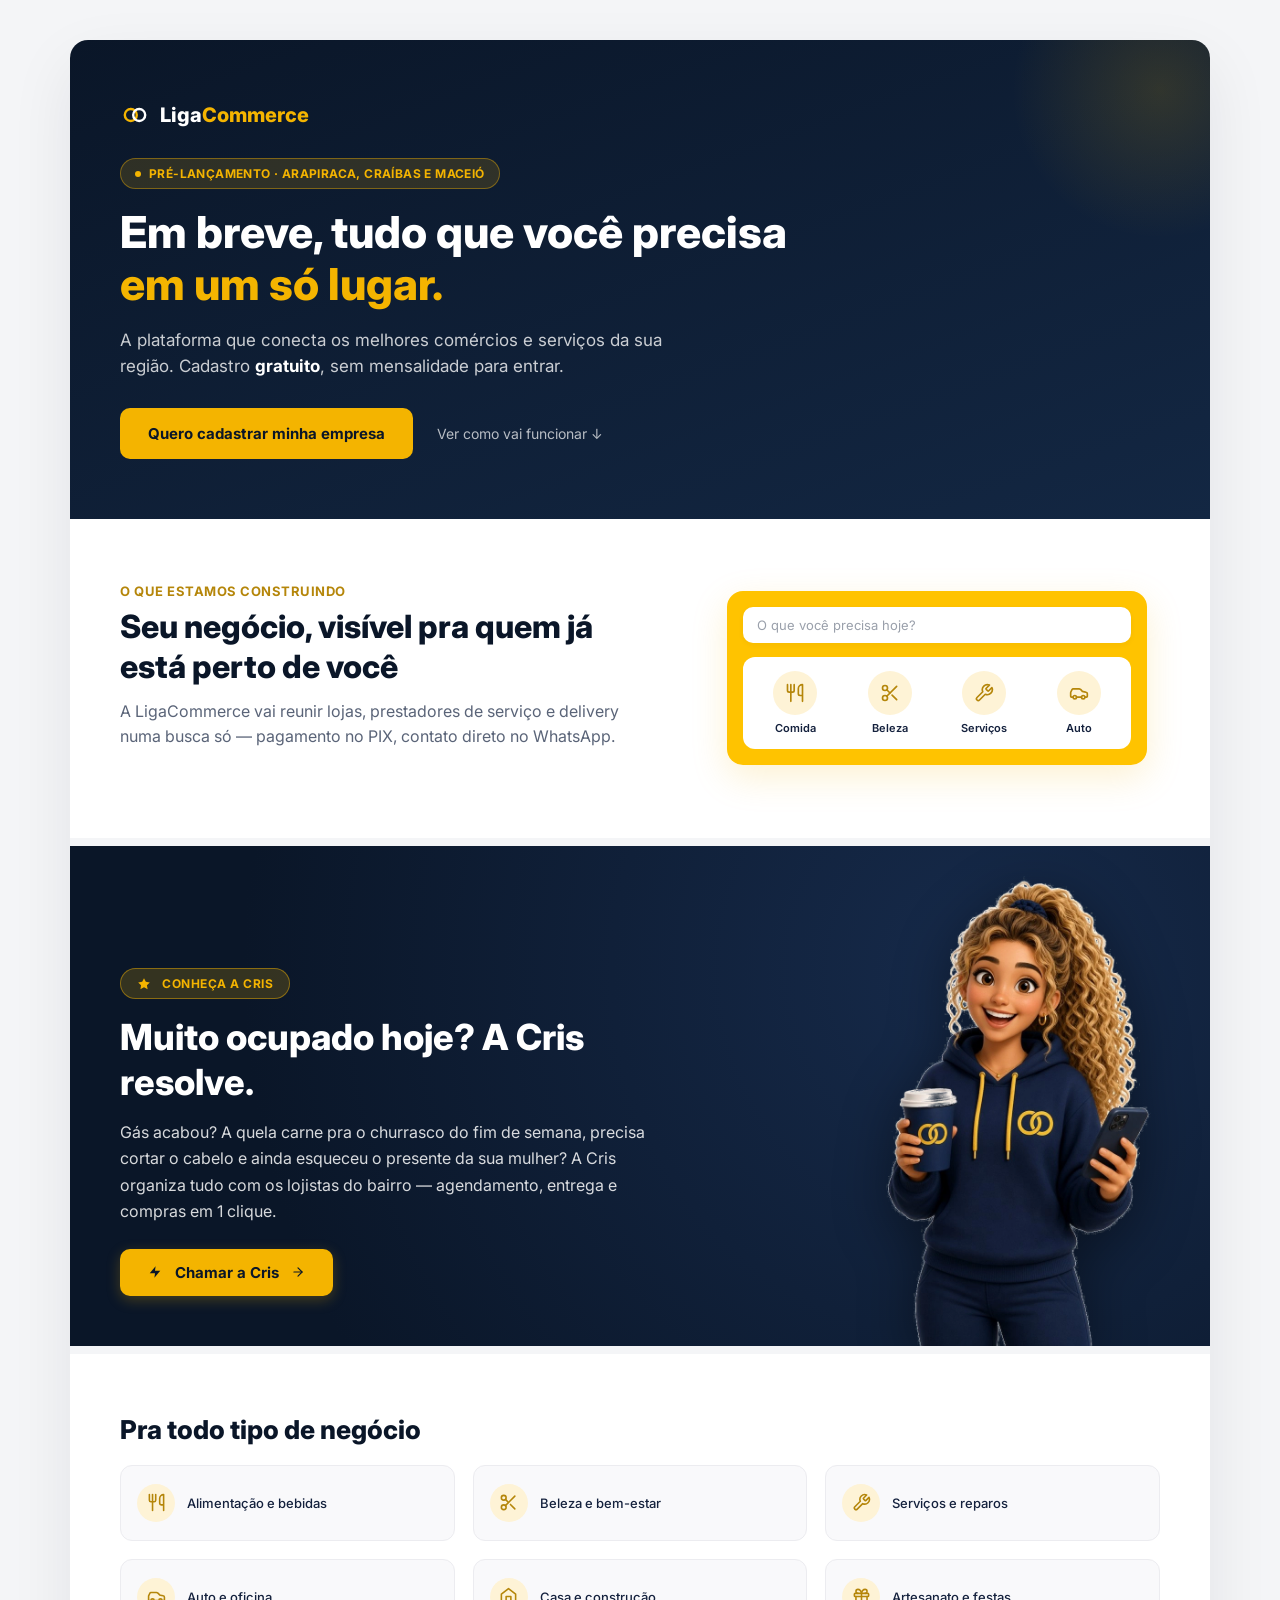
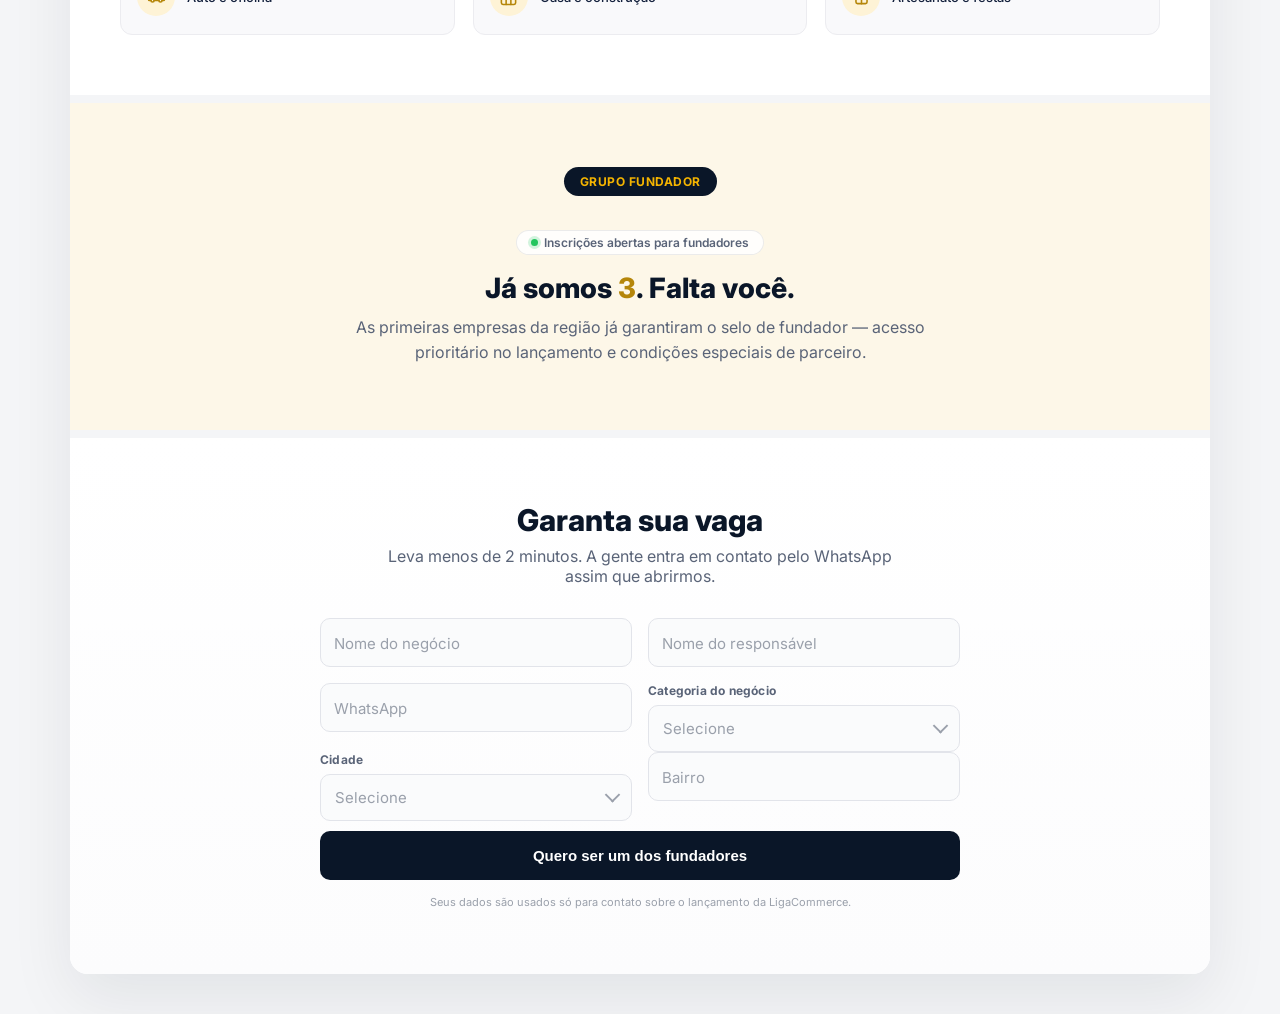
==== commit 19a64872: "feat: adicionar campo e coluna Bairro no formulario, banco Supabase e cartao VIP" ====
--- a/ligaCommerce.html
+++ b/ligaCommerce.html
@@ -151,6 +151,12 @@
             </div>
             <div class="error-msg">Selecione sua cidade.</div>
           </div>
+
+          <div class="field" id="f-bairro">
+            <input type="text" id="bairro" placeholder=" ">
+            <label for="bairro">Bairro</label>
+            <div class="error-msg">Digite o bairro do seu negócio.</div>
+          </div>
         </div>
 
         <button type="submit" class="submit-btn" id="submit-btn">
@@ -170,22 +176,27 @@
       <p class="confirm-sub">Sua vaga no <strong>Grupo Fundador</strong> da LigaCommerce está garantida com sucesso.</p>
 
       <div class="founder-card-vip">
-        <div class="vip-top">
-          <div class="vip-seal">
-            <svg viewBox="0 0 24 24" fill="none" stroke="currentColor" stroke-width="2"><circle cx="12" cy="8" r="6"/><path d="M15.477 12.89 17 22l-5-3-5 3 1.523-9.11"/></svg>
-            <span>MEMBRO FUNDADOR</span>
-          </div>
-          <div class="vip-num" id="confirm-num">#01</div>
-        </div>
-        <div class="vip-body">
-          <div class="vip-business" id="confirm-business-name">Nome do Negócio</div>
-          <div class="vip-meta">
-            <span id="confirm-cat">Categoria</span> · <span id="confirm-city">Cidade</span>
-          </div>
-        </div>
-        <div class="vip-footer">
-          <div class="vip-tag">⭐ Selo de Fundador Ativo</div>
-          <div class="vip-tag">🚀 Acesso Prioritário</div>
+        <div class="card-vip-top">
+          <div class="card-vip-brand">Liga<span>Commerce</span></div>
+          <div class="card-vip-badge">MEMBRO FUNDADOR</div>
+        </div>
+        <div class="card-vip-body">
+          <div class="card-vip-num" id="confirm-num">#01</div>
+          <div class="card-vip-name" id="confirm-business-name">Seu Negócio</div>
+          <div class="card-vip-details">
+            <div class="card-vip-detail">
+              <span class="lbl">CATEGORIA</span>
+              <span class="val" id="confirm-cat">Comércio</span>
+            </div>
+            <div class="card-vip-detail">
+              <span class="lbl">CIDADE & BAIRRO</span>
+              <span class="val" id="confirm-city">Arapiraca - AL</span>
+            </div>
+          </div>
+        </div>
+        <div class="card-vip-footer">
+          <div class="card-vip-tag">⭐ Selo de Fundador Ativo</div>
+          <div class="card-vip-tag">🚀 Acesso Prioritário</div>
         </div>
       </div>
 
@@ -222,6 +233,7 @@
       <div class="founder-modal-meta">
         <span class="meta-tag" id="modal-founder-cat">Categoria</span>
         <span class="meta-tag" id="modal-founder-city">Cidade</span>
+        <span class="meta-tag" id="modal-founder-neighborhood">Bairro</span>
       </div>
       <p class="founder-modal-sub" id="modal-founder-sub">Empresa parceira pioneira da LigaCommerce.</p>
     </div>
@@ -229,6 +241,6 @@
 
 </div>
 <!-- SCRIPT DE CONEXÃO E ENVIO NATIVO -->
-<script src="ligaCommerce.js?v=2.6"></script>
+<script src="ligaCommerce.js?v=2.7"></script>
 </body>
 </html>
--- a/ligaCommerce.css
+++ b/ligaCommerce.css
@@ -733,10 +733,6 @@
     display: grid;
     grid-template-columns: repeat(2, 1fr);
     column-gap: 16px;
-  }
-
-  #f-cidade {
-    grid-column: span 2;
   }
 }
 
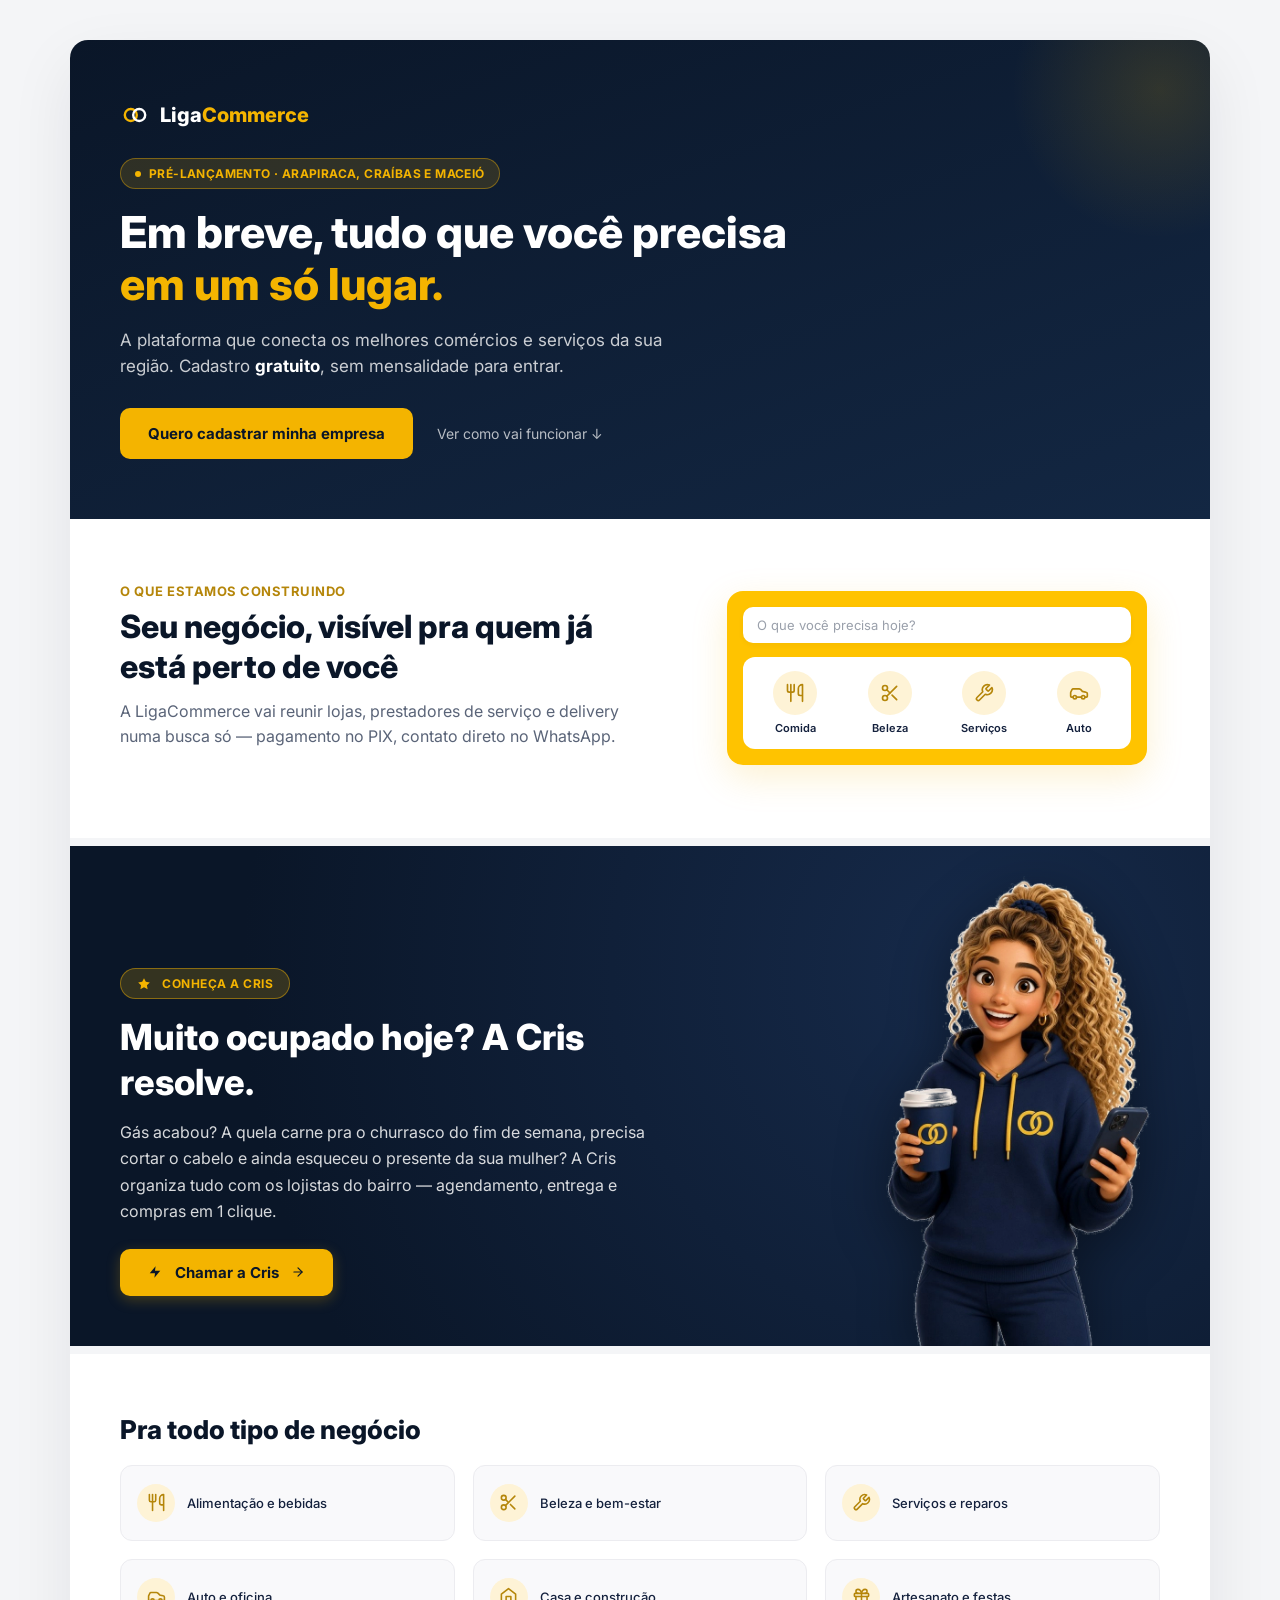
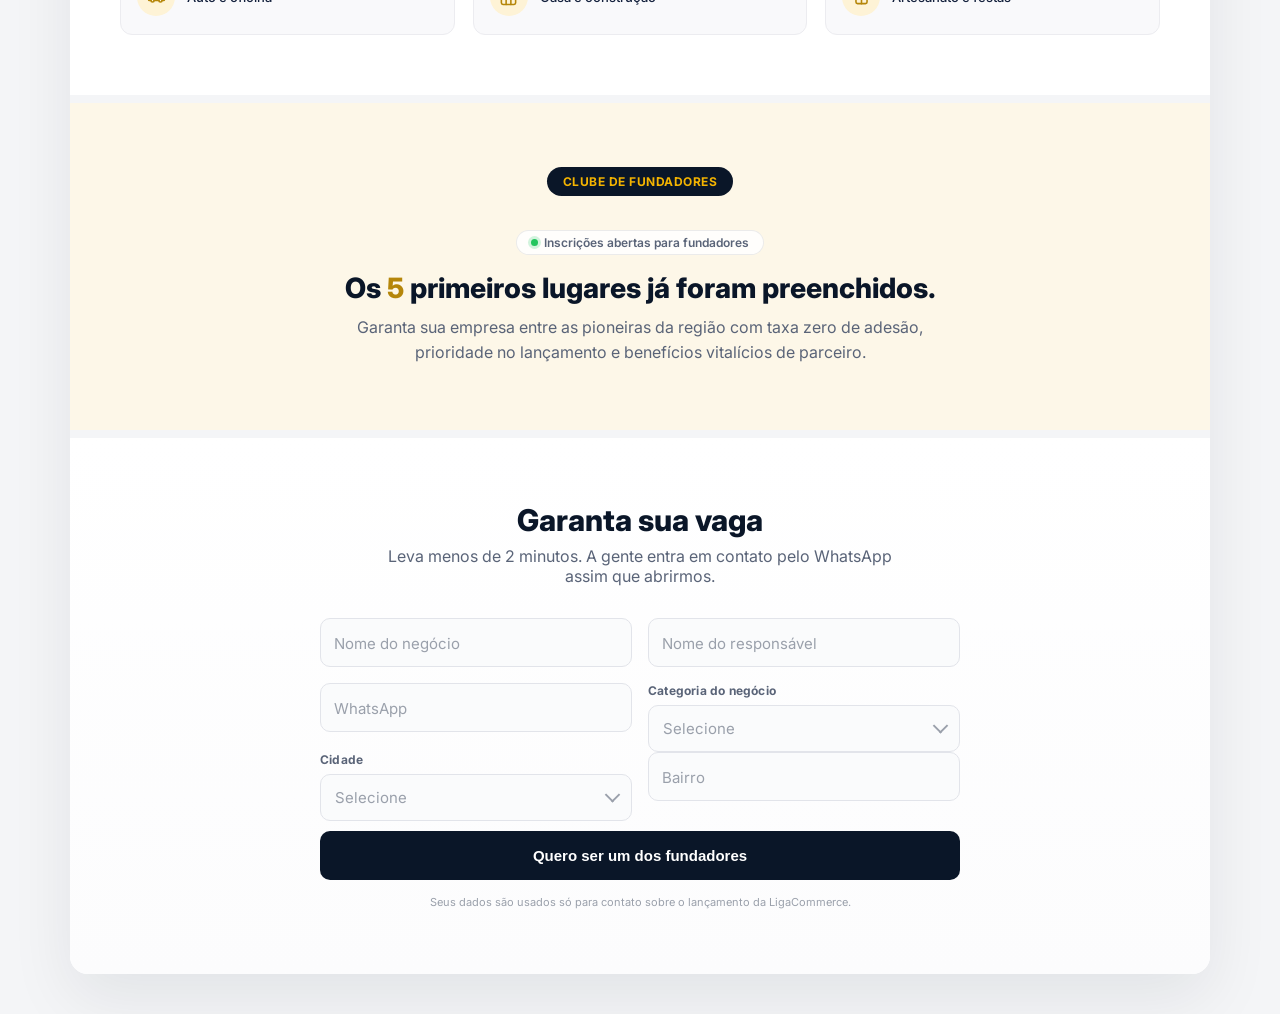
==== commit 6834301e: "feat: implement partner referral tracking, supabase auto-triggers and update copy to Clube de Fundad" ====
--- a/ligaCommerce.html
+++ b/ligaCommerce.html
@@ -80,7 +80,7 @@
   </div>
 
   <div class="founders">
-    <div class="badge2">GRUPO FUNDADOR</div>
+    <div class="badge2">CLUBE DE FUNDADORES</div>
 
     <div class="founder-avatars-wrap" id="founder-avatars-wrap">
       <div class="founder-avatars-stack" id="founder-avatars-stack">
@@ -91,8 +91,8 @@
       </div>
     </div>
 
-    <h2 id="founder-title">Já somos <span class="count" id="founder-count">3</span>. Falta você.</h2>
-    <p id="founder-desc">As primeiras empresas da região já garantiram o selo de fundador — acesso prioritário no lançamento e condições especiais de parceiro.</p>
+    <h2 id="founder-title">Os <span class="count" id="founder-count">5</span> primeiros lugares já foram preenchidos.</h2>
+    <p id="founder-desc">Garanta sua empresa entre as pioneiras da região com taxa zero de adesão, prioridade no lançamento e benefícios vitalícios de parceiro.</p>
   </div>
 
   <div id="form-wrap">
@@ -173,7 +173,7 @@
     <div class="confirm-card">
       <div class="confirm-badge">🎉 CADASTRO CONFIRMADO</div>
       <h2>Parabéns, <span id="confirm-resp-name"></span>!</h2>
-      <p class="confirm-sub">Sua vaga no <strong>Grupo Fundador</strong> da LigaCommerce está garantida com sucesso.</p>
+      <p class="confirm-sub">Sua vaga no <strong>Clube de Fundadores</strong> da LigaCommerce está garantida com sucesso.</p>
 
       <div class="founder-card-vip">
         <div class="card-vip-top">
@@ -241,6 +241,6 @@
 
 </div>
 <!-- SCRIPT DE CONEXÃO E ENVIO NATIVO -->
-<script src="ligaCommerce.js?v=2.7"></script>
+<script src="ligaCommerce.js?v=2.8"></script>
 </body>
 </html>
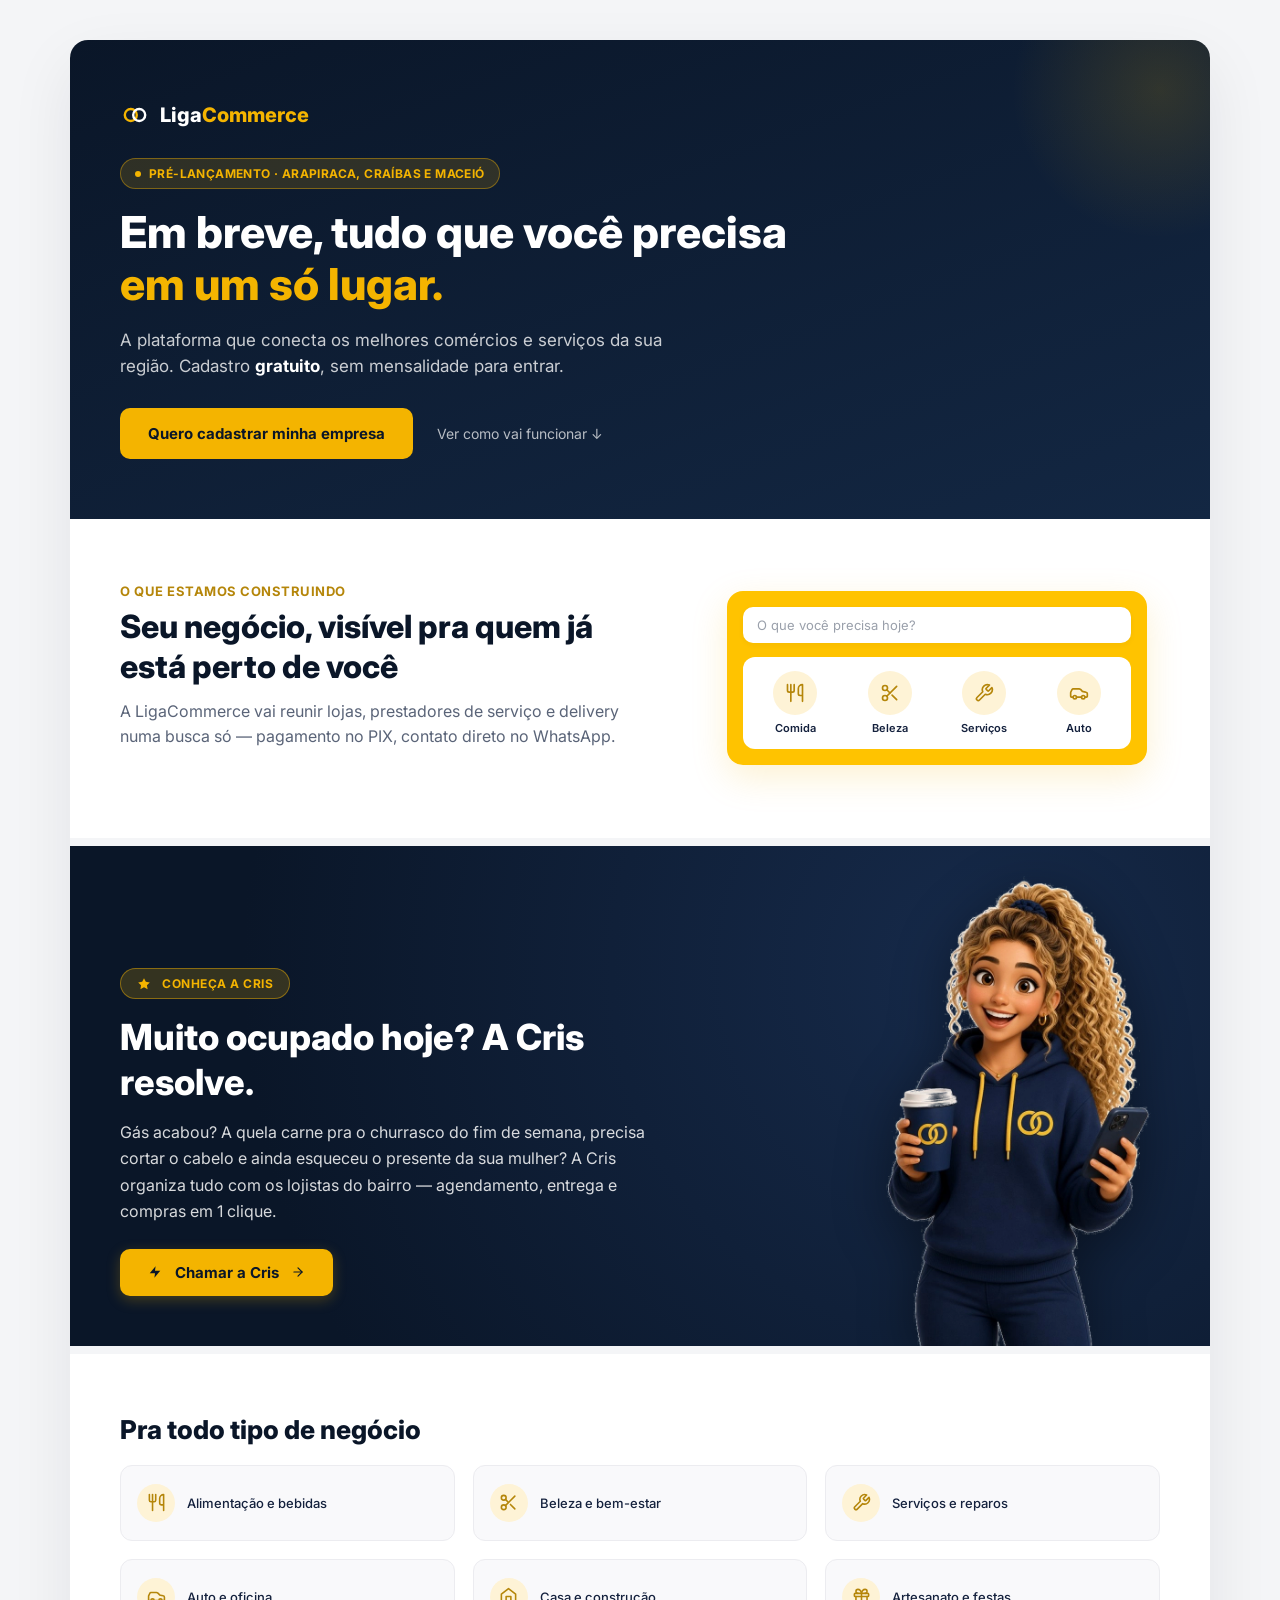
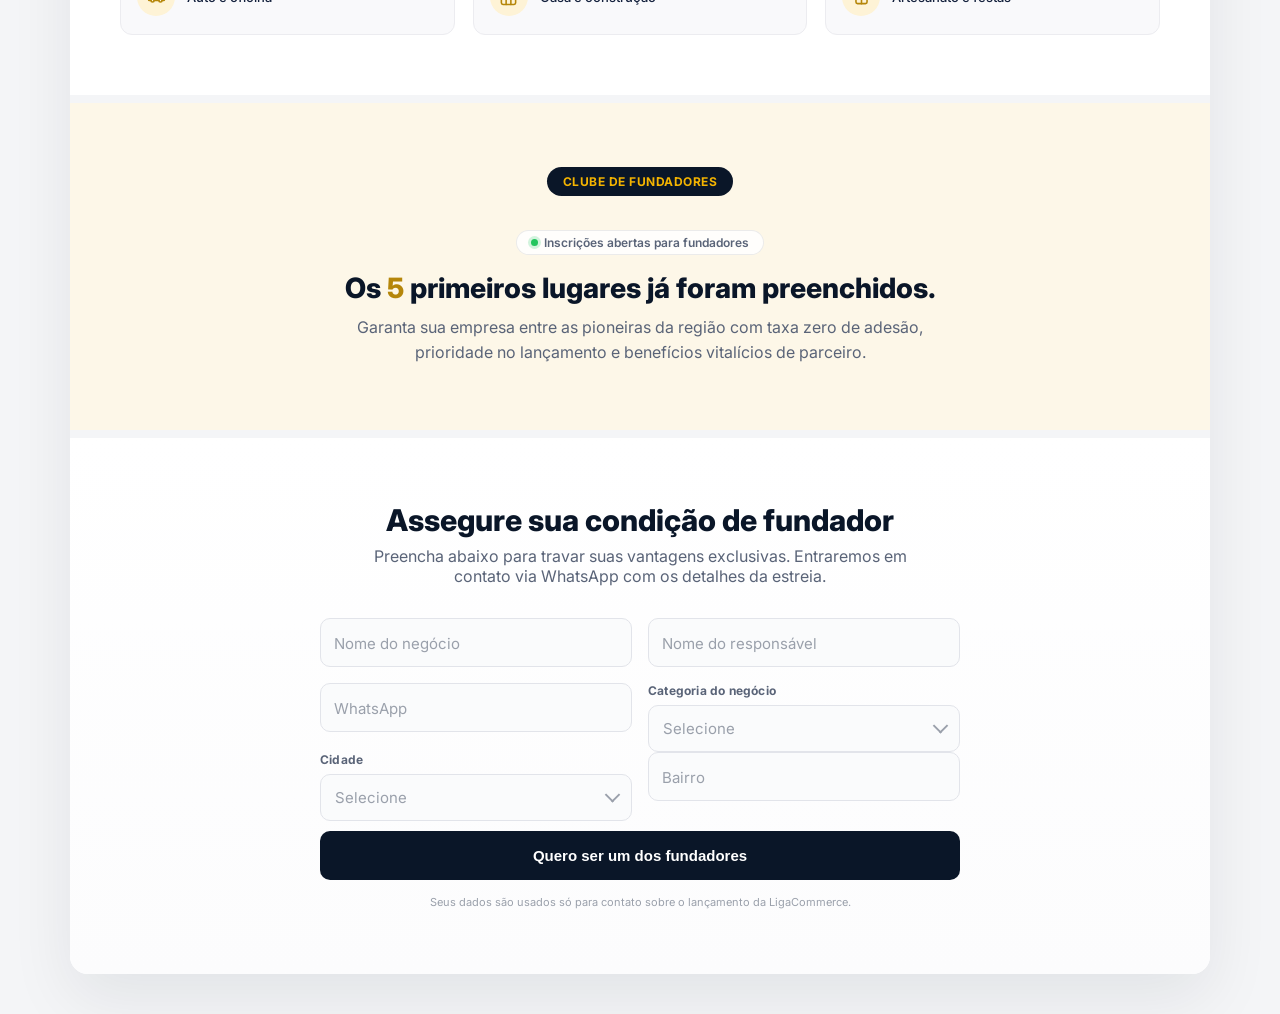
==== commit f85d78dc: "refactor(copy): update form section header to Assegure sua condicao de fundador" ====
--- a/ligaCommerce.html
+++ b/ligaCommerce.html
@@ -97,8 +97,8 @@
 
   <div id="form-wrap">
     <div class="form-section" id="form">
-      <h2>Garanta sua vaga</h2>
-      <p class="sub">Leva menos de 2 minutos. A gente entra em contato pelo WhatsApp assim que abrirmos.</p>
+      <h2>Assegure sua condição de fundador</h2>
+      <p class="sub">Preencha abaixo para travar suas vantagens exclusivas. Entraremos em contato via WhatsApp com os detalhes da estreia.</p>
 
       <div class="form-alert" id="form-alert">Não conseguimos enviar agora. Tenta de novo em instantes.</div>
 
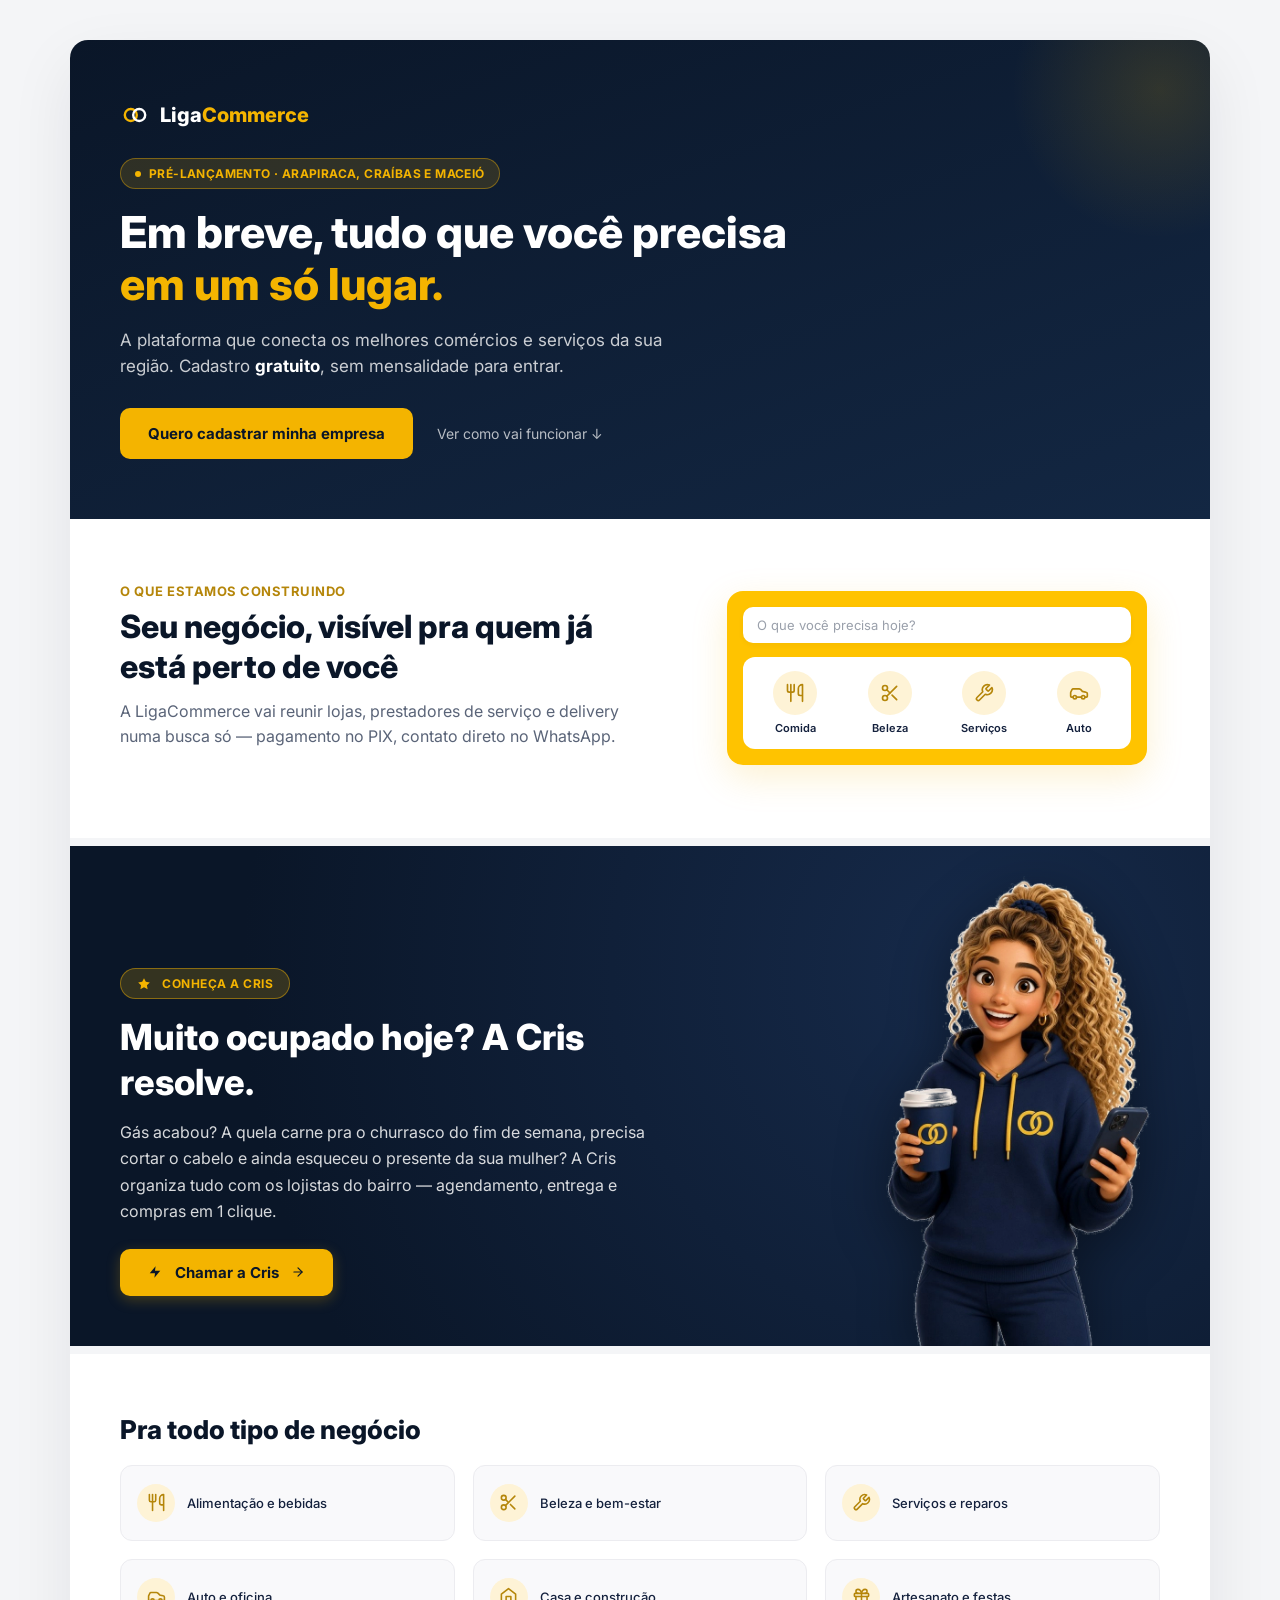
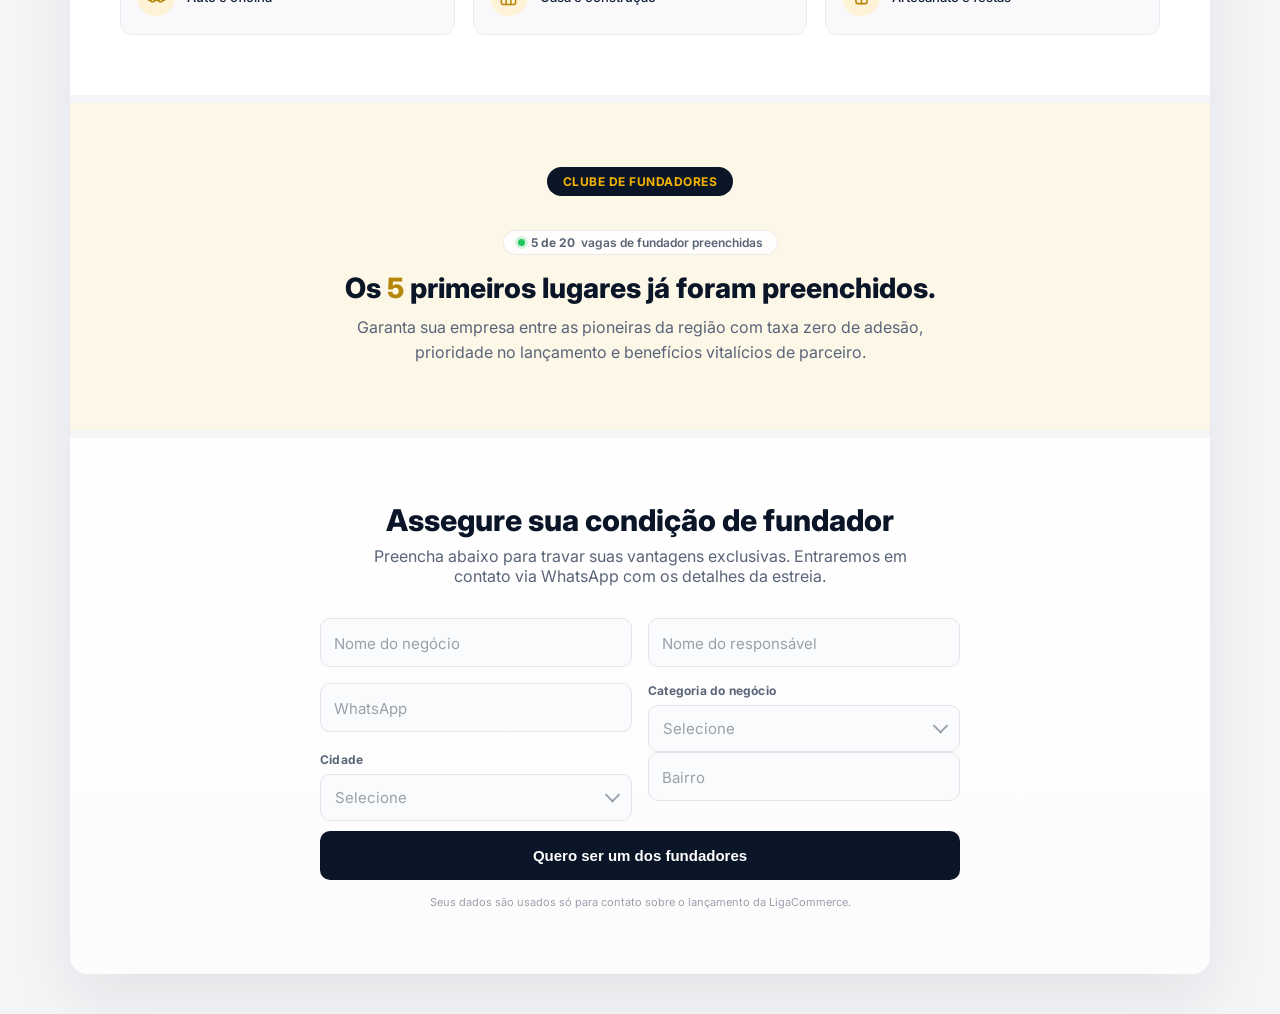
==== commit b8b735ac: "feat(scarcity): display X de 20 vagas de fundador preenchidas" ====
--- a/ligaCommerce.html
+++ b/ligaCommerce.html
@@ -87,7 +87,7 @@
         <!-- Avatares dinâmicos gerados via JS -->
       </div>
       <div class="founder-avatars-caption" id="founder-avatars-caption">
-        <span class="live-dot"></span> Inscrições abertas para fundadores
+        <span class="live-dot"></span> <strong>5 de 20</strong> vagas de fundador preenchidas
       </div>
     </div>
 
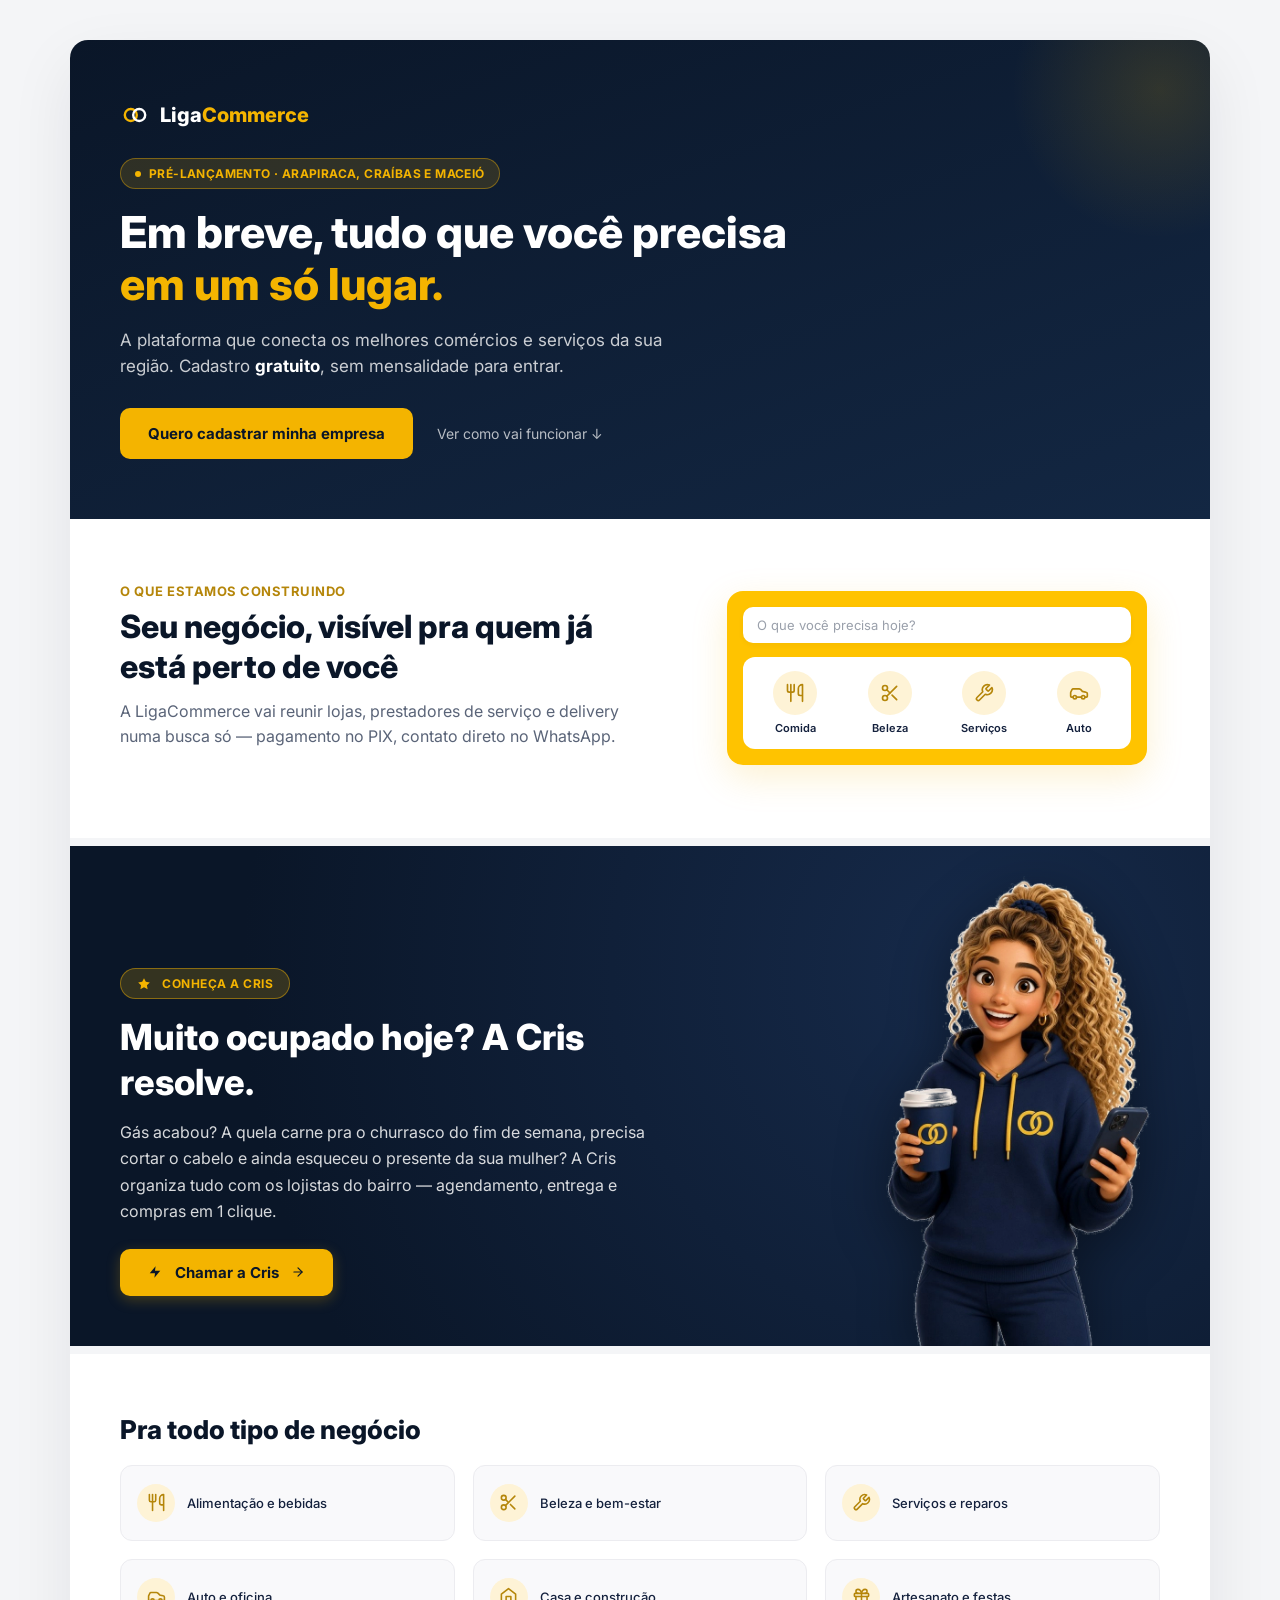
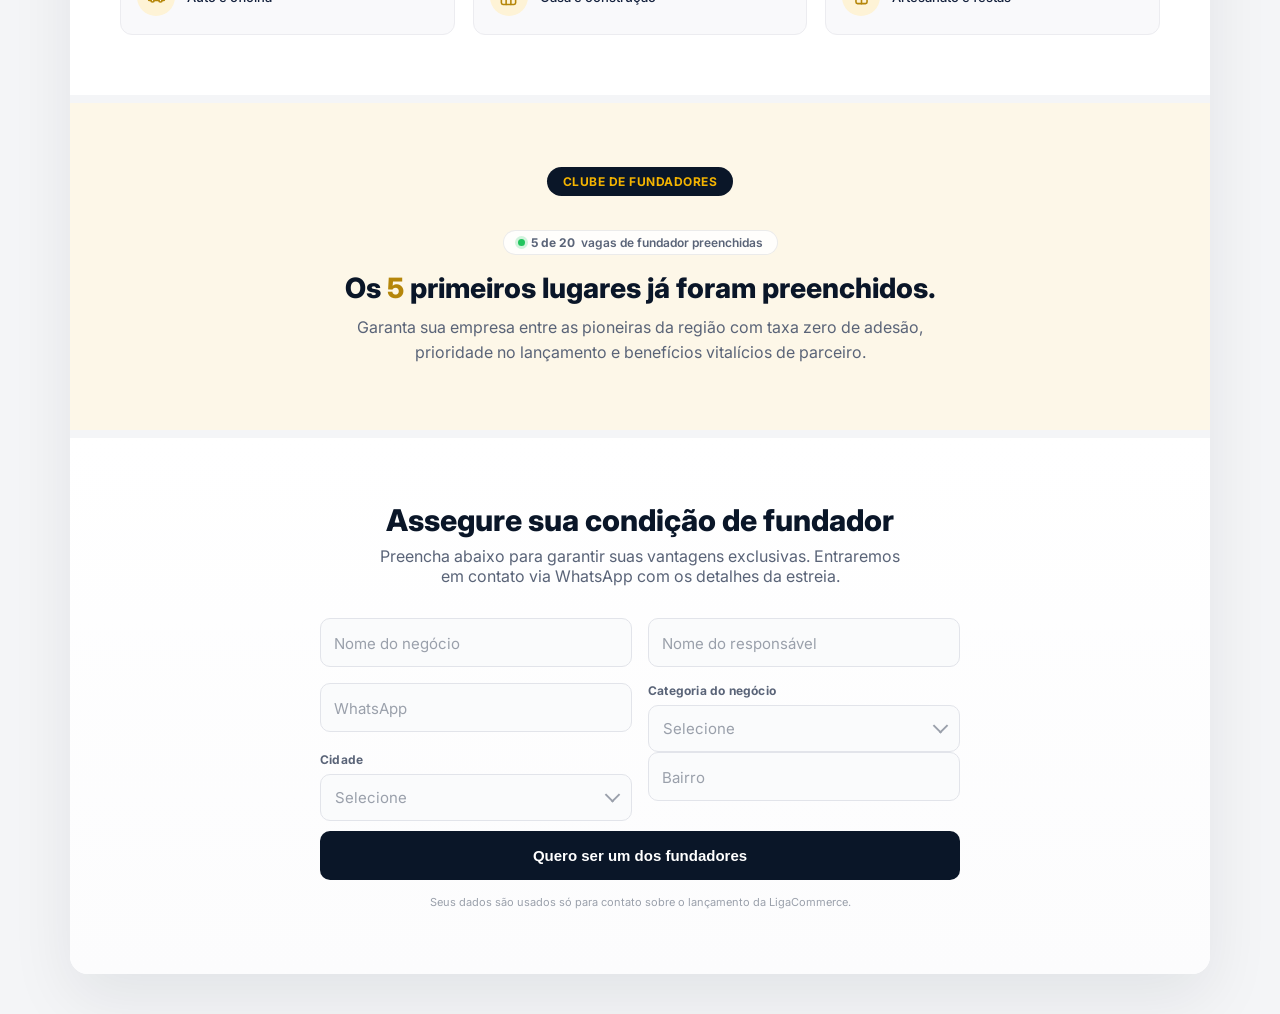
==== commit 245a7ecf: "fix(copy): change travar to garantir in form subtitle" ====
--- a/ligaCommerce.html
+++ b/ligaCommerce.html
@@ -98,7 +98,7 @@
   <div id="form-wrap">
     <div class="form-section" id="form">
       <h2>Assegure sua condição de fundador</h2>
-      <p class="sub">Preencha abaixo para travar suas vantagens exclusivas. Entraremos em contato via WhatsApp com os detalhes da estreia.</p>
+      <p class="sub">Preencha abaixo para garantir suas vantagens exclusivas. Entraremos em contato via WhatsApp com os detalhes da estreia.</p>
 
       <div class="form-alert" id="form-alert">Não conseguimos enviar agora. Tenta de novo em instantes.</div>
 
